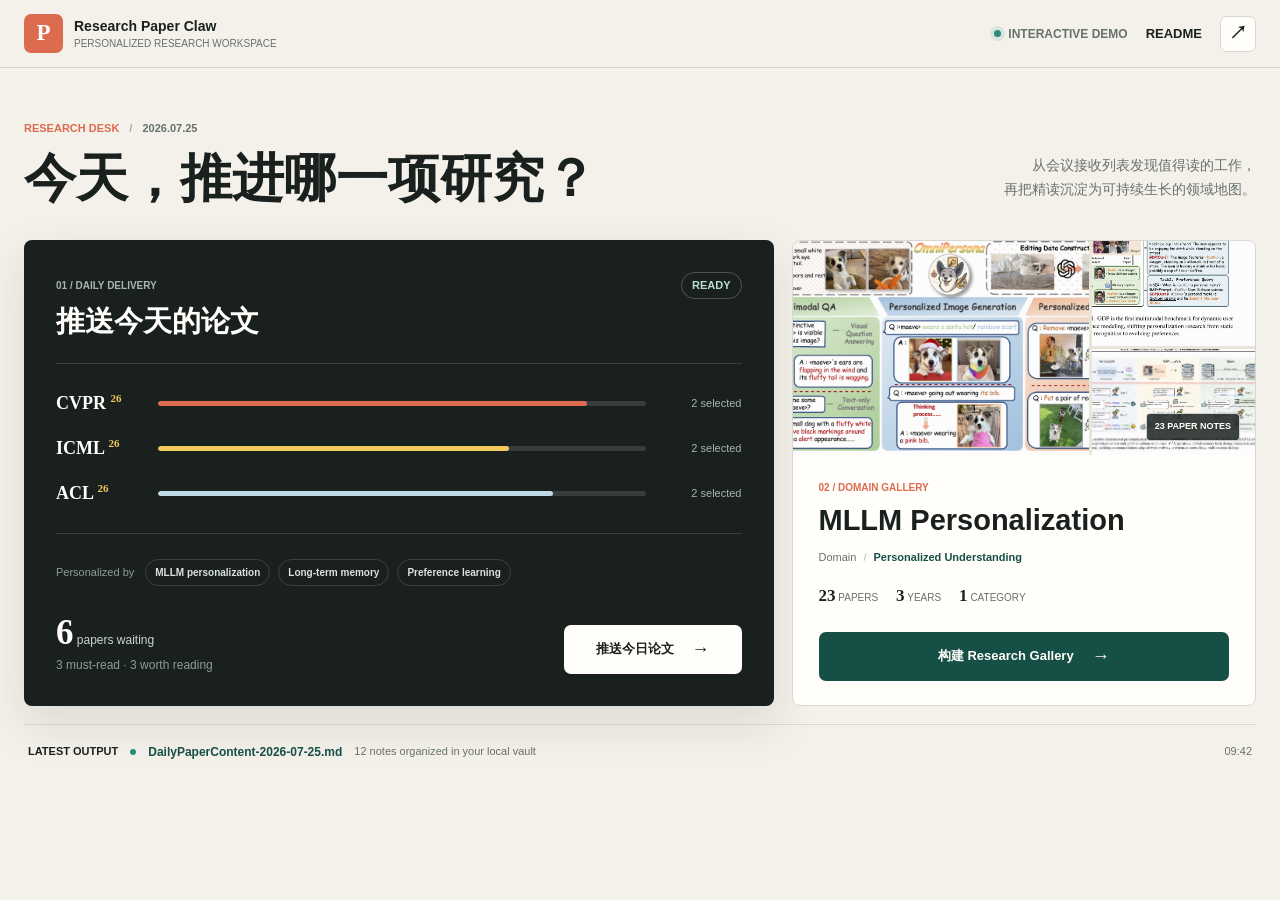
==== index.html @ 0c628194 "update readme" ====
<!doctype html>
<html lang="zh-CN">
<head>
  <meta charset="utf-8">
  <meta name="viewport" content="width=device-width, initial-scale=1">
  <meta name="description" content="Personalized Research Paper Claw interactive research workspace.">
  <title>Personalized Research Paper Claw</title>
  <link rel="stylesheet" href="assets/site/styles.css">
</head>
<body>
  <header class="topbar">
    <a class="brand" href="#home" aria-label="返回研究工作台">
      <span class="brand-mark" aria-hidden="true">P</span>
      <span class="brand-copy">
        <strong>Research Paper Claw</strong>
        <span>Personalized research workspace</span>
      </span>
    </a>
    <div class="topbar-actions">
      <span class="demo-status"><i aria-hidden="true"></i> Interactive demo</span>
      <a class="text-link" href="https://github.com/Jian-Lang/research-paper-claw#readme" target="_blank" rel="noopener">README</a>
      <a class="icon-link" href="https://github.com/Jian-Lang/research-paper-claw" target="_blank" rel="noopener" aria-label="在 GitHub 查看项目" title="GitHub">↗</a>
    </div>
  </header>

  <main>
    <section class="view is-active" id="home-view" data-view="home" aria-labelledby="workspace-title">
      <div class="workspace-heading">
        <div>
          <p class="eyebrow"><span>Research desk</span><time datetime="2026-07-25">2026.07.25</time></p>
          <h1 id="workspace-title">今天，推进哪一项研究？</h1>
        </div>
        <p class="workspace-note">从会议接收列表发现值得读的工作，<br>再把精读沉淀为可持续生长的领域地图。</p>
      </div>

      <div class="task-grid">
        <section class="task-panel daily-task" aria-labelledby="daily-task-title">
          <div class="task-header">
            <div>
              <span class="task-number">01 / DAILY DELIVERY</span>
              <h2 id="daily-task-title">推送今天的论文</h2>
            </div>
            <span class="ready-label">Ready</span>
          </div>

          <div class="conference-scan" aria-label="今日扫描会议">
            <div class="conference-row">
              <span class="conference-name">CVPR <b>26</b></span>
              <span class="scan-track"><i style="--scan: 88%"></i></span>
              <span class="conference-result">2 selected</span>
            </div>
            <div class="conference-row">
              <span class="conference-name">ICML <b>26</b></span>
              <span class="scan-track"><i style="--scan: 72%"></i></span>
              <span class="conference-result">2 selected</span>
            </div>
            <div class="conference-row">
              <span class="conference-name">ACL <b>26</b></span>
              <span class="scan-track"><i style="--scan: 81%"></i></span>
              <span class="conference-result">2 selected</span>
            </div>
          </div>

          <div class="preference-strip">
            <span>Personalized by</span>
            <strong>MLLM personalization</strong>
            <strong>Long-term memory</strong>
            <strong>Preference learning</strong>
          </div>

          <div class="task-action-row">
            <p><strong>6</strong> papers waiting<br><span>3 must-read · 3 worth reading</span></p>
            <button class="primary-action light-action" type="button" data-run="daily">
              推送今日论文 <span aria-hidden="true">→</span>
            </button>
          </div>
        </section>

        <section class="task-panel gallery-task" aria-labelledby="gallery-task-title">
          <div class="gallery-preview" aria-hidden="true">
            <figure class="preview-large">
              <img src="assets/site/gallery/mllm-personalization-assets/09-omnipersona-fig1-capability-overview.png" alt="">
            </figure>
            <figure>
              <img src="assets/site/gallery/mllm-personalization-assets/12-gdp-fig1-teaser.png" alt="">
            </figure>
            <figure>
              <img src="assets/site/gallery/mllm-personalization-assets/07-m2a-fig1-teaser.png" alt="">
            </figure>
            <span class="preview-stamp">23 PAPER NOTES</span>
          </div>

          <div class="gallery-task-body">
            <span class="task-number">02 / DOMAIN GALLERY</span>
            <h2 id="gallery-task-title">MLLM Personalization</h2>
            <div class="domain-path" aria-label="领域层级">
              <span>Domain</span><i aria-hidden="true">/</i><strong>Personalized Understanding</strong>
            </div>
            <div class="gallery-meta">
              <span><b>23</b> papers</span>
              <span><b>3</b> years</span>
              <span><b>1</b> category</span>
            </div>
            <button class="primary-action dark-action" type="button" data-run="gallery">
              构建 Research Gallery <span aria-hidden="true">→</span>
            </button>
          </div>
        </section>
      </div>

      <div class="activity-line" aria-label="最近产物">
        <span class="activity-label">Latest output</span>
        <span class="activity-dot" aria-hidden="true"></span>
        <strong>DailyPaperContent-2026-07-25.md</strong>
        <span>12 notes organized in your local vault</span>
        <time datetime="2026-07-25T09:42">09:42</time>
      </div>
    </section>

    <section class="view result-view" id="daily-view" data-view="daily" aria-labelledby="daily-result-title" hidden>
      <div class="result-toolbar">
        <button class="back-button" type="button" data-back aria-label="返回研究工作台" title="返回研究工作台">←</button>
        <div>
          <span>DAILY CONF PAPER DELIVERY</span>
          <strong>2026.07.25</strong>
        </div>
        <button class="rerun-button" type="button" data-run="daily"><span aria-hidden="true">↻</span> 重新推送</button>
      </div>

      <div class="daily-result-head">
        <div>
          <p class="eyebrow"><span>Personalized briefing</span><time datetime="2026-07-25">Saturday · Jul 25</time></p>
          <h1 id="daily-result-title">今天有 6 篇，<br>真正贴近你的研究脉络。</h1>
        </div>
        <blockquote>
          个性化正在从静态 user embedding 转向可更新的偏好、长期多模态记忆与跨模态知识维护。今天最值得追的是 <strong>Premier、EgoMemory 与 S2Pref</strong>，三篇刚好构成“生成偏好、个人记忆、情境偏好”的完整切面。
        </blockquote>
      </div>

      <div class="daily-controls" aria-label="按会议筛选">
        <div class="segmented-control" role="group" aria-label="会议">
          <button class="is-selected" type="button" data-conference="all" aria-pressed="true">全部 <span>6</span></button>
          <button type="button" data-conference="CVPR" aria-pressed="false">CVPR <span>2</span></button>
          <button type="button" data-conference="ICML" aria-pressed="false">ICML <span>2</span></button>
          <button type="button" data-conference="ACL" aria-pressed="false">ACL <span>2</span></button>
        </div>
        <span class="filter-summary" id="filter-summary">Showing 6 personalized matches</span>
      </div>

      <div class="paper-feed" id="paper-feed" aria-live="polite"></div>
    </section>

    <section class="view result-view gallery-result-view" id="gallery-view" data-view="gallery" aria-labelledby="gallery-result-title" hidden>
      <div class="result-toolbar gallery-toolbar">
        <button class="back-button" type="button" data-back aria-label="返回研究工作台" title="返回研究工作台">←</button>
        <div>
          <span>DOMAIN RESEARCH GALLERY</span>
          <strong id="gallery-result-title">MLLM Personalization</strong>
        </div>
        <div class="toolbar-group">
          <span class="build-meta">23 papers · 1 category · 2024—2026</span>
          <a class="rerun-button" href="assets/site/gallery/mllm-personalization.html" target="_blank" rel="noopener">打开完整页 <span aria-hidden="true">↗</span></a>
        </div>
      </div>
      <div class="gallery-frame-wrap">
        <iframe src="assets/site/gallery/mllm-personalization.html" title="MLLM Personalization Domain Research Gallery"></iframe>
      </div>
    </section>
  </main>

  <dialog class="run-dialog" id="run-dialog" aria-labelledby="run-title">
    <div class="run-shell">
      <div class="run-topline">
        <span>RESEARCH AGENT</span>
        <span class="run-state"><i aria-hidden="true"></i> RUNNING</span>
      </div>
      <h2 id="run-title">正在准备今日推送</h2>
      <p id="run-command">daily-papers --date 2026-07-25</p>
      <ol class="run-steps" id="run-steps"></ol>
      <div class="run-progress" aria-hidden="true"><i id="run-progress-bar"></i></div>
      <span class="demo-caption">PREBUILT INTERACTIVE DEMO · NO VAULT FILES ARE MODIFIED</span>
    </div>
  </dialog>

  <noscript>此交互式演示需要启用 JavaScript；Gallery HTML 仍可直接打开。</noscript>
  <script src="assets/site/app.js"></script>
</body>
</html>
---- assets/site/styles.css ----
:root {
  --paper: #f4f1ea;
  --paper-deep: #e9e5db;
  --white: #fffefa;
  --ink: #19201e;
  --muted: #68716d;
  --line: #d7d8d1;
  --forest: #164f46;
  --forest-bright: #2d8a78;
  --coral: #dc6b4f;
  --yellow: #f3c85e;
  --sky: #bfd9e5;
  --shadow: 0 18px 48px rgba(21, 30, 27, 0.11);
}

* {
  box-sizing: border-box;
}

html {
  background: var(--paper);
  scroll-behavior: smooth;
}

body {
  min-width: 320px;
  margin: 0;
  overflow-x: hidden;
  background: var(--paper);
  color: var(--ink);
  font-family: Inter, ui-sans-serif, -apple-system, BlinkMacSystemFont, "Segoe UI", "Noto Sans SC", "PingFang SC", sans-serif;
  line-height: 1.5;
  letter-spacing: 0;
}

button,
a {
  -webkit-tap-highlight-color: transparent;
}

button {
  color: inherit;
  font: inherit;
}

a {
  color: inherit;
  text-decoration: none;
}

button:focus-visible,
a:focus-visible {
  outline: 3px solid var(--yellow);
  outline-offset: 3px;
}

.topbar {
  position: sticky;
  z-index: 20;
  top: 0;
  display: flex;
  align-items: center;
  justify-content: space-between;
  min-height: 68px;
  padding: 10px max(24px, calc((100vw - 1360px) / 2));
  border-bottom: 1px solid rgba(25, 32, 30, 0.13);
  background: rgba(244, 241, 234, 0.94);
  backdrop-filter: blur(16px);
}

.brand {
  display: inline-flex;
  align-items: center;
  gap: 11px;
}

.brand-mark {
  display: grid;
  width: 39px;
  height: 39px;
  place-items: center;
  border-radius: 7px;
  background: var(--coral);
  color: var(--white);
  font-family: Georgia, "Times New Roman", serif;
  font-size: 23px;
  font-weight: 700;
}

.brand-copy {
  display: grid;
  line-height: 1.15;
}

.brand-copy strong {
  font-size: 14px;
}

.brand-copy span {
  margin-top: 4px;
  color: var(--muted);
  font-size: 10px;
  text-transform: uppercase;
}

.topbar-actions,
.toolbar-group {
  display: flex;
  align-items: center;
  gap: 18px;
}

.demo-status {
  display: inline-flex;
  align-items: center;
  gap: 7px;
  color: var(--muted);
  font-size: 12px;
  font-weight: 700;
  text-transform: uppercase;
}

.demo-status i,
.run-state i {
  width: 7px;
  height: 7px;
  border-radius: 50%;
  background: var(--forest-bright);
  box-shadow: 0 0 0 4px rgba(45, 138, 120, 0.13);
}

.text-link {
  font-size: 13px;
  font-weight: 700;
}

.text-link:hover {
  color: var(--forest-bright);
}

.icon-link,
.back-button {
  display: inline-grid;
  width: 36px;
  height: 36px;
  place-items: center;
  border: 1px solid var(--line);
  border-radius: 7px;
  background: var(--white);
  font-size: 18px;
  font-weight: 700;
  cursor: pointer;
}

.icon-link:hover,
.back-button:hover {
  border-color: var(--ink);
  transform: translateY(-1px);
}

.view {
  max-width: 1360px;
  min-height: calc(100vh - 68px);
  margin: 0 auto;
  padding: 52px 24px 34px;
  animation: view-in 360ms ease both;
}

.view[hidden] {
  display: none;
}

@keyframes view-in {
  from { opacity: 0; transform: translateY(8px); }
  to { opacity: 1; transform: translateY(0); }
}

.workspace-heading {
  display: flex;
  align-items: flex-end;
  justify-content: space-between;
  gap: 32px;
  margin-bottom: 34px;
}

.eyebrow {
  display: flex;
  align-items: center;
  gap: 10px;
  margin: 0 0 14px;
  color: var(--muted);
  font-size: 11px;
  font-weight: 800;
  text-transform: uppercase;
}

.eyebrow span {
  color: var(--coral);
}

.eyebrow time::before {
  margin-right: 10px;
  color: #a6aaa5;
  content: "/";
}

.workspace-heading h1,
.daily-result-head h1 {
  margin: 0;
  font-family: Georgia, "Noto Serif SC", "Songti SC", serif;
  font-size: 52px;
  font-weight: 600;
  line-height: 1.06;
  letter-spacing: 0;
}

.workspace-note {
  margin: 0 0 4px;
  color: var(--muted);
  font-size: 14px;
  line-height: 1.7;
  text-align: right;
}

.task-grid {
  display: grid;
  min-width: 0;
  grid-template-columns: minmax(0, 1.42fr) minmax(360px, 0.88fr);
  gap: 18px;
}

.task-panel {
  min-width: 0;
  min-height: 466px;
  overflow: hidden;
  border-radius: 8px;
}

.daily-task {
  display: flex;
  flex-direction: column;
  justify-content: space-between;
  padding: 32px;
  background: var(--ink);
  color: var(--white);
  box-shadow: var(--shadow);
}

.task-header,
.task-action-row {
  display: flex;
  align-items: flex-start;
  justify-content: space-between;
  gap: 24px;
}

.task-number {
  color: #a8b4b0;
  font-size: 10px;
  font-weight: 800;
  text-transform: uppercase;
}

.task-panel h2 {
  margin: 9px 0 0;
  font-size: 29px;
  line-height: 1.15;
  letter-spacing: 0;
}

.ready-label {
  display: inline-flex;
  align-items: center;
  min-height: 27px;
  border: 1px solid rgba(255, 255, 255, 0.24);
  border-radius: 999px;
  padding: 3px 10px;
  color: #b8ddd3;
  font-size: 11px;
  font-weight: 800;
  text-transform: uppercase;
}

.conference-scan {
  display: grid;
  gap: 18px;
  margin: 24px 0;
  padding: 26px 0;
  border-top: 1px solid rgba(255, 255, 255, 0.14);
  border-bottom: 1px solid rgba(255, 255, 255, 0.14);
}

.conference-row {
  display: grid;
  grid-template-columns: 88px minmax(90px, 1fr) 82px;
  align-items: center;
  gap: 14px;
}

.conference-name {
  font-family: Georgia, "Times New Roman", serif;
  font-size: 18px;
  font-weight: 700;
}

.conference-name b {
  color: var(--yellow);
  font-size: 11px;
  vertical-align: super;
}

.scan-track {
  height: 5px;
  overflow: hidden;
  border-radius: 99px;
  background: rgba(255, 255, 255, 0.13);
}

.scan-track i {
  display: block;
  width: var(--scan);
  height: 100%;
  border-radius: inherit;
  background: var(--coral);
}

.conference-row:nth-child(2) .scan-track i {
  background: var(--yellow);
}

.conference-row:nth-child(3) .scan-track i {
  background: var(--sky);
}

.conference-result {
  color: #a8b4b0;
  font-size: 11px;
  text-align: right;
}

.preference-strip {
  display: flex;
  align-items: center;
  gap: 8px;
  flex-wrap: wrap;
}

.preference-strip span {
  margin-right: 3px;
  color: #8e9c97;
  font-size: 11px;
}

.preference-strip strong {
  border: 1px solid rgba(255, 255, 255, 0.15);
  border-radius: 999px;
  padding: 5px 9px;
  color: #dbe2df;
  font-size: 10px;
  font-weight: 650;
}

.task-action-row {
  align-items: flex-end;
  margin-top: 28px;
}

.task-action-row p {
  margin: 0;
  color: #ccd4d1;
  font-size: 12px;
}

.task-action-row p strong {
  color: var(--white);
  font-family: Georgia, "Times New Roman", serif;
  font-size: 35px;
  line-height: 1;
}

.task-action-row p span {
  display: inline-block;
  margin-top: 6px;
  color: #8e9c97;
}

.primary-action,
.rerun-button {
  display: inline-flex;
  min-height: 46px;
  align-items: center;
  justify-content: center;
  gap: 18px;
  border: 0;
  border-radius: 7px;
  padding: 11px 16px;
  font-size: 13px;
  font-weight: 800;
  cursor: pointer;
  transition: transform 160ms ease, background-color 160ms ease, color 160ms ease;
}

.primary-action span {
  font-size: 18px;
  transition: transform 160ms ease;
}

.primary-action:hover,
.rerun-button:hover {
  transform: translateY(-2px);
}

.primary-action:hover span {
  transform: translateX(3px);
}

.light-action {
  min-width: 178px;
  background: var(--white);
  color: var(--ink);
}

.light-action:hover {
  background: var(--yellow);
}

.gallery-task {
  display: grid;
  grid-template-rows: 214px 1fr;
  border: 1px solid var(--line);
  background: var(--white);
}

.gallery-preview {
  position: relative;
  display: grid;
  grid-template-columns: 1.45fr 0.8fr;
  grid-template-rows: 1fr 1fr;
  gap: 3px;
  overflow: hidden;
  background: var(--paper-deep);
}

.gallery-preview figure {
  min-width: 0;
  min-height: 0;
  margin: 0;
  overflow: hidden;
  background: #e8ece8;
}

.gallery-preview .preview-large {
  grid-row: 1 / 3;
}

.gallery-preview img {
  display: block;
  width: 100%;
  height: 100%;
  object-fit: cover;
  filter: saturate(0.82) contrast(0.98);
  transition: transform 500ms ease, filter 500ms ease;
}

.gallery-task:hover .gallery-preview img {
  filter: saturate(1) contrast(1);
  transform: scale(1.025);
}

.preview-stamp {
  position: absolute;
  right: 15px;
  bottom: 14px;
  border: 1px solid rgba(255, 255, 255, 0.75);
  border-radius: 4px;
  padding: 6px 8px;
  background: rgba(25, 32, 30, 0.84);
  color: var(--white);
  font-size: 9px;
  font-weight: 800;
}

.gallery-task-body {
  display: flex;
  flex-direction: column;
  padding: 25px 26px 24px;
}

.gallery-task-body .task-number {
  color: var(--coral);
}

.domain-path {
  display: flex;
  align-items: center;
  gap: 7px;
  margin-top: 12px;
  color: var(--muted);
  font-size: 11px;
}

.domain-path i {
  color: #b3b6b0;
  font-style: normal;
}

.domain-path strong {
  color: var(--forest);
}

.gallery-meta {
  display: flex;
  gap: 18px;
  margin: 18px 0 20px;
  color: var(--muted);
  font-size: 10px;
  text-transform: uppercase;
}

.gallery-meta b {
  color: var(--ink);
  font-family: Georgia, "Times New Roman", serif;
  font-size: 17px;
}

.dark-action {
  width: 100%;
  margin-top: auto;
  background: var(--forest);
  color: var(--white);
}

.dark-action:hover {
  background: var(--coral);
}

.activity-line {
  display: grid;
  grid-template-columns: auto auto auto 1fr auto;
  align-items: center;
  gap: 12px;
  min-height: 55px;
  margin-top: 18px;
  padding: 0 4px;
  border-top: 1px solid var(--line);
  color: var(--muted);
  font-size: 11px;
}

.activity-label {
  color: var(--ink);
  font-weight: 800;
  text-transform: uppercase;
}

.activity-dot {
  width: 6px;
  height: 6px;
  border-radius: 50%;
  background: var(--forest-bright);
}

.activity-line strong {
  color: var(--forest);
  font-size: 12px;
}

.activity-line time {
  font-variant-numeric: tabular-nums;
}

.result-view {
  padding-top: 26px;
}

.result-toolbar {
  display: grid;
  grid-template-columns: 38px 1fr auto;
  align-items: center;
  gap: 14px;
  padding-bottom: 25px;
  border-bottom: 1px solid var(--line);
}

.result-toolbar > div:nth-child(2) {
  display: grid;
  gap: 2px;
}

.result-toolbar > div:nth-child(2) span {
  color: var(--muted);
  font-size: 9px;
  font-weight: 800;
}

.result-toolbar > div:nth-child(2) strong {
  font-size: 14px;
}

.rerun-button {
  min-height: 38px;
  border: 1px solid var(--line);
  background: var(--white);
  color: var(--ink);
  font-size: 11px;
}

.daily-result-head {
  display: grid;
  grid-template-columns: minmax(0, 1.08fr) minmax(330px, 0.92fr);
  align-items: end;
  gap: 64px;
  padding: 52px 0 44px;
}

.daily-result-head h1 {
  font-size: 45px;
}

.daily-result-head blockquote {
  margin: 0;
  padding: 0 0 4px 22px;
  border-left: 3px solid var(--coral);
  color: #4d5854;
  font-family: Georgia, "Noto Serif SC", "Songti SC", serif;
  font-size: 16px;
  line-height: 1.75;
}

.daily-result-head blockquote strong {
  color: var(--ink);
}

.daily-controls {
  position: sticky;
  z-index: 10;
  top: 68px;
  display: flex;
  align-items: center;
  justify-content: space-between;
  gap: 24px;
  padding: 14px 0;
  border-top: 1px solid var(--line);
  border-bottom: 1px solid var(--line);
  background: rgba(244, 241, 234, 0.96);
  backdrop-filter: blur(12px);
}

.segmented-control {
  display: inline-flex;
  gap: 2px;
  padding: 3px;
  border: 1px solid var(--line);
  border-radius: 7px;
  background: var(--white);
}

.segmented-control button {
  min-height: 33px;
  border: 0;
  border-radius: 5px;
  padding: 5px 11px;
  background: transparent;
  color: var(--muted);
  font-size: 11px;
  font-weight: 750;
  cursor: pointer;
}

.segmented-control button span {
  margin-left: 4px;
  color: #9ca39f;
  font-size: 9px;
}

.segmented-control button.is-selected {
  background: var(--ink);
  color: var(--white);
}

.segmented-control button.is-selected span {
  color: #bec8c4;
}

.filter-summary {
  color: var(--muted);
  font-size: 10px;
  text-transform: uppercase;
}

.paper-feed {
  display: grid;
  gap: 12px;
  padding: 24px 0 58px;
}

.paper-card {
  display: grid;
  grid-template-columns: 128px minmax(0, 1fr) 190px;
  gap: 24px;
  align-items: start;
  border: 1px solid var(--line);
  border-radius: 8px;
  padding: 24px;
  background: var(--white);
  transition: border-color 180ms ease, transform 180ms ease, box-shadow 180ms ease;
}

.paper-card:hover {
  border-color: #a8b4ae;
  box-shadow: 0 12px 34px rgba(21, 30, 27, 0.07);
  transform: translateY(-2px);
}

.paper-index {
  display: grid;
  gap: 12px;
}

.paper-rank {
  color: #b8bbb5;
  font-family: Georgia, "Times New Roman", serif;
  font-size: 30px;
  line-height: 1;
}

.conference-badge,
.priority-badge {
  display: inline-flex;
  width: fit-content;
  min-height: 25px;
  align-items: center;
  border-radius: 999px;
  padding: 3px 9px;
  font-size: 9px;
  font-weight: 850;
  text-transform: uppercase;
}

.conference-badge {
  border: 1px solid var(--line);
  color: var(--forest);
}

.paper-main h2 {
  margin: 0 0 10px;
  font-family: Georgia, "Noto Serif SC", "Songti SC", serif;
  font-size: 21px;
  line-height: 1.28;
  letter-spacing: 0;
}

.paper-main p {
  margin: 0;
  color: #4e5955;
  font-size: 13px;
  line-height: 1.7;
}

.paper-main .authors {
  margin-top: 12px;
  color: #8a918e;
  font-size: 10px;
  line-height: 1.45;
}

.paper-match {
  display: grid;
  gap: 12px;
  padding-left: 18px;
  border-left: 1px solid var(--line);
}

.priority-badge.must {
  background: #fde8df;
  color: #a8432f;
}

.priority-badge.worth {
  background: #e2f0ec;
  color: #176557;
}

.paper-match p {
  margin: 0;
  color: var(--muted);
  font-size: 10px;
  line-height: 1.6;
}

.paper-match p strong {
  display: block;
  margin-bottom: 3px;
  color: var(--ink);
  font-size: 10px;
  text-transform: uppercase;
}

.paper-link {
  display: inline-flex;
  align-items: center;
  gap: 8px;
  color: var(--forest);
  font-size: 11px;
  font-weight: 800;
}

.paper-link:hover {
  color: var(--coral);
}

.gallery-result-view {
  max-width: 1480px;
  padding-left: 16px;
  padding-right: 16px;
}

.gallery-toolbar {
  margin: 0 8px;
}

.build-meta {
  color: var(--muted);
  font-size: 10px;
  text-transform: uppercase;
}

.gallery-frame-wrap {
  height: calc(100vh - 147px);
  min-height: 680px;
  margin-top: 18px;
  overflow: hidden;
  border: 1px solid var(--line);
  border-radius: 8px;
  background: var(--white);
  box-shadow: var(--shadow);
}

.gallery-frame-wrap iframe {
  display: block;
  width: 100%;
  height: 100%;
  border: 0;
  background: var(--white);
}

.run-dialog {
  width: min(560px, calc(100vw - 28px));
  border: 0;
  border-radius: 8px;
  padding: 0;
  background: transparent;
  color: var(--white);
}

.run-dialog::backdrop {
  background: rgba(12, 16, 15, 0.64);
  backdrop-filter: blur(9px);
}

.run-shell {
  border: 1px solid rgba(255, 255, 255, 0.13);
  border-radius: 8px;
  padding: 28px;
  background: var(--ink);
  box-shadow: 0 30px 90px rgba(0, 0, 0, 0.34);
}

.run-topline {
  display: flex;
  align-items: center;
  justify-content: space-between;
  color: #93a09b;
  font-size: 9px;
  font-weight: 800;
}

.run-state {
  display: inline-flex;
  align-items: center;
  gap: 8px;
  color: #b8ddd3;
}

.run-dialog h2 {
  margin: 29px 0 7px;
  font-family: Georgia, "Noto Serif SC", "Songti SC", serif;
  font-size: 28px;
  letter-spacing: 0;
}

.run-dialog > div > p {
  margin: 0;
  color: #8e9c97;
  font-family: "SFMono-Regular", Consolas, monospace;
  font-size: 11px;
}

.run-steps {
  display: grid;
  gap: 13px;
  margin: 27px 0 24px;
  padding: 0;
  list-style: none;
}

.run-steps li {
  display: grid;
  grid-template-columns: 20px 1fr auto;
  align-items: center;
  gap: 10px;
  color: #71807a;
  font-size: 12px;
  transition: color 180ms ease;
}

.run-steps li::before {
  display: grid;
  width: 18px;
  height: 18px;
  place-items: center;
  border: 1px solid #4a5752;
  border-radius: 50%;
  color: transparent;
  content: "✓";
  font-size: 10px;
}

.run-steps li span {
  color: #67736f;
  font-family: "SFMono-Regular", Consolas, monospace;
  font-size: 9px;
}

.run-steps li.is-active {
  color: var(--white);
}

.run-steps li.is-active::before {
  border-color: var(--yellow);
  background: var(--yellow);
  box-shadow: 0 0 0 4px rgba(243, 200, 94, 0.1);
}

.run-steps li.is-done {
  color: #aebbb6;
}

.run-steps li.is-done::before {
  border-color: var(--forest-bright);
  background: var(--forest-bright);
  color: var(--white);
}

.run-progress {
  height: 3px;
  overflow: hidden;
  background: #36413d;
}

.run-progress i {
  display: block;
  width: 0;
  height: 100%;
  background: var(--coral);
  transition: width 420ms ease;
}

.demo-caption {
  display: block;
  margin-top: 15px;
  color: #65716c;
  font-size: 8px;
  font-weight: 750;
  text-align: center;
}

noscript {
  display: block;
  padding: 20px;
  background: #fee9dd;
  color: #7d3525;
  text-align: center;
}

@media (max-width: 980px) {
  .view {
    padding-top: 38px;
  }

  .workspace-heading h1 {
    font-size: 43px;
  }

  .task-grid {
    grid-template-columns: 1fr;
  }

  .task-panel {
    min-height: 420px;
  }

  .gallery-task {
    grid-template-columns: 0.9fr 1.1fr;
    grid-template-rows: 420px;
  }

  .gallery-preview {
    height: 100%;
  }

  .daily-result-head {
    grid-template-columns: 1fr;
    gap: 30px;
  }

  .paper-card {
    grid-template-columns: 95px minmax(0, 1fr);
  }

  .paper-match {
    grid-column: 2;
    grid-template-columns: auto minmax(150px, 1fr) auto;
    align-items: center;
    padding: 12px 0 0;
    border-top: 1px solid var(--line);
    border-left: 0;
  }
}

@media (max-width: 680px) {
  .topbar {
    min-height: 61px;
    padding: 9px 15px;
  }

  .brand-copy span,
  .demo-status,
  .text-link {
    display: none;
  }

  .brand-mark {
    width: 35px;
    height: 35px;
  }

  .view {
    width: 100%;
    max-width: 100%;
    min-height: calc(100vh - 61px);
    padding: 30px 14px 22px;
  }

  .task-grid,
  .task-panel {
    width: 100%;
    max-width: 100%;
  }

  .workspace-heading {
    display: block;
    margin-bottom: 25px;
  }

  .workspace-heading h1,
  .daily-result-head h1 {
    max-width: 100%;
    overflow-wrap: anywhere;
    font-size: 34px;
  }

  .workspace-note {
    margin-top: 17px;
    text-align: left;
  }

  .daily-task {
    width: 100%;
    min-height: 470px;
    padding: 24px 20px;
  }

  .task-header {
    min-width: 0;
  }

  .task-header > div {
    min-width: 0;
  }

  .ready-label {
    flex: 0 0 auto;
  }

  .task-panel h2 {
    font-size: 25px;
  }

  .conference-row {
    grid-template-columns: 65px minmax(0, 1fr);
    gap: 12px;
  }

  .conference-result {
    display: none;
  }

  .task-action-row {
    display: grid;
  }

  .light-action {
    width: 100%;
  }

  .gallery-task {
    grid-template-columns: 1fr;
    grid-template-rows: 200px 1fr;
  }

  .gallery-task-body {
    min-height: 285px;
    padding: 22px 20px;
  }

  .activity-line {
    grid-template-columns: auto auto 1fr;
  }

  .activity-line > span:nth-of-type(3),
  .activity-line time {
    display: none;
  }

  .result-toolbar {
    grid-template-columns: 38px minmax(0, 1fr) auto;
    padding-bottom: 18px;
  }

  .result-toolbar .rerun-button {
    width: 38px;
    min-width: 38px;
    padding: 0;
    overflow: hidden;
    color: transparent;
    white-space: nowrap;
  }

  .result-toolbar .rerun-button span {
    color: var(--ink);
    font-size: 16px;
  }

  .daily-result-head {
    padding: 36px 0 30px;
  }

  .daily-result-head blockquote {
    font-size: 14px;
  }

  .daily-controls {
    top: 61px;
    overflow-x: auto;
  }

  .segmented-control {
    flex: 0 0 auto;
  }

  .filter-summary {
    display: none;
  }

  .paper-card {
    grid-template-columns: 1fr;
    gap: 15px;
    padding: 20px;
  }

  .paper-index {
    display: flex;
    align-items: center;
    justify-content: space-between;
  }

  .paper-rank {
    font-size: 24px;
  }

  .paper-main h2 {
    font-size: 19px;
  }

  .paper-match {
    grid-column: 1;
    grid-template-columns: 1fr;
  }

  .build-meta {
    display: none;
  }

  .gallery-frame-wrap {
    height: calc(100vh - 120px);
    min-height: 620px;
    margin-top: 12px;
  }

  .gallery-result-view {
    padding: 16px 7px 7px;
  }

  .gallery-toolbar {
    margin: 0 7px;
  }

  .run-shell {
    padding: 23px 20px;
  }
}

@media (prefers-reduced-motion: reduce) {
  *,
  *::before,
  *::after {
    scroll-behavior: auto !important;
    transition-duration: 0.01ms !important;
    animation-duration: 0.01ms !important;
    animation-iteration-count: 1 !important;
  }
}
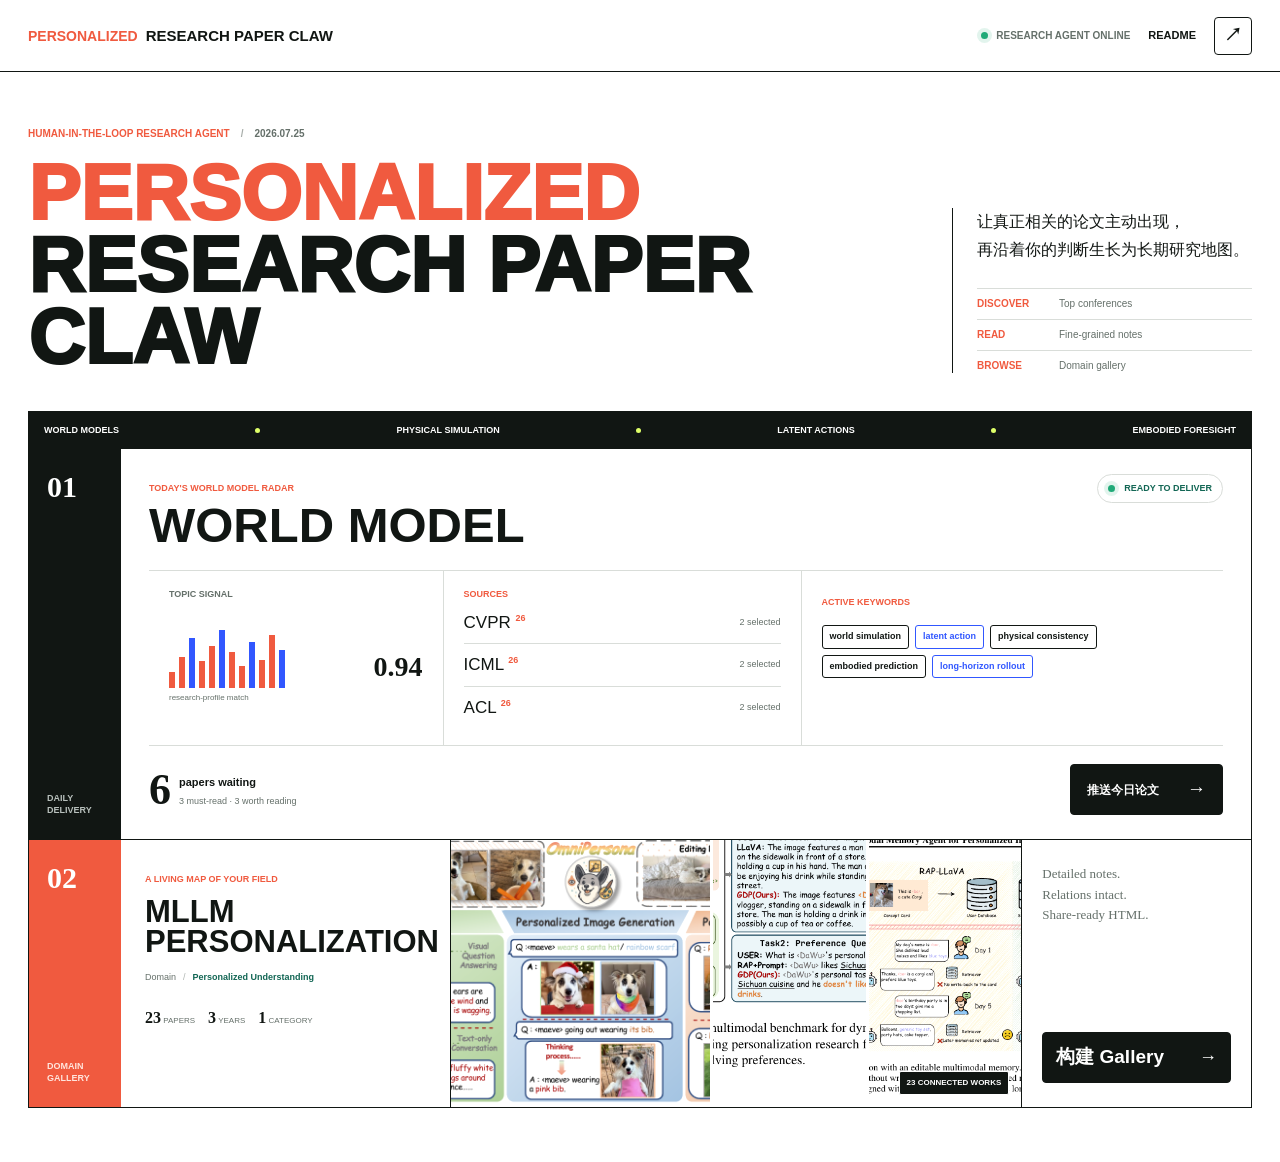
==== commit 9b40dbda: "Move homepage deployment and sharpen interactive demo" ====
--- a/index.html
+++ b/index.html
@@ -10,111 +10,115 @@
 <body>
   <header class="topbar">
     <a class="brand" href="#home" aria-label="返回研究工作台">
-      <span class="brand-mark" aria-hidden="true">P</span>
       <span class="brand-copy">
+        <span>Personalized</span>
         <strong>Research Paper Claw</strong>
-        <span>Personalized research workspace</span>
       </span>
     </a>
     <div class="topbar-actions">
-      <span class="demo-status"><i aria-hidden="true"></i> Interactive demo</span>
-      <a class="text-link" href="https://github.com/Jian-Lang/research-paper-claw#readme" target="_blank" rel="noopener">README</a>
-      <a class="icon-link" href="https://github.com/Jian-Lang/research-paper-claw" target="_blank" rel="noopener" aria-label="在 GitHub 查看项目" title="GitHub">↗</a>
+      <span class="demo-status"><i aria-hidden="true"></i> Research agent online</span>
+      <a class="text-link" href="https://github.com/Jian-Lang/personalized-research-paper-claw#readme" target="_blank" rel="noopener">README</a>
+      <a class="icon-link" href="https://github.com/Jian-Lang/personalized-research-paper-claw" target="_blank" rel="noopener" aria-label="在 GitHub 查看项目" title="GitHub">↗</a>
     </div>
   </header>
 
   <main>
     <section class="view is-active" id="home-view" data-view="home" aria-labelledby="workspace-title">
-      <div class="workspace-heading">
-        <div>
-          <p class="eyebrow"><span>Research desk</span><time datetime="2026-07-25">2026.07.25</time></p>
-          <h1 id="workspace-title">今天，推进哪一项研究？</h1>
+      <header class="project-intro">
+        <div class="intro-main">
+          <p class="eyebrow"><span>Human-in-the-loop research agent</span><time datetime="2026-07-25">2026.07.25</time></p>
+          <h1 id="workspace-title"><span>Personalized</span> Research Paper Claw</h1>
         </div>
-        <p class="workspace-note">从会议接收列表发现值得读的工作，<br>再把精读沉淀为可持续生长的领域地图。</p>
+        <div class="intro-side">
+          <p>让真正相关的论文主动出现，<br>再沿着你的判断生长为长期研究地图。</p>
+          <dl>
+            <div><dt>Discover</dt><dd>Top conferences</dd></div>
+            <div><dt>Read</dt><dd>Fine-grained notes</dd></div>
+            <div><dt>Browse</dt><dd>Domain gallery</dd></div>
+          </dl>
+        </div>
+      </header>
+
+      <div class="signal-strip" aria-hidden="true">
+        <span>WORLD MODELS</span><i></i><span>PHYSICAL SIMULATION</span><i></i><span>LATENT ACTIONS</span><i></i><span>EMBODIED FORESIGHT</span>
       </div>
 
-      <div class="task-grid">
-        <section class="task-panel daily-task" aria-labelledby="daily-task-title">
+      <section class="daily-task" aria-labelledby="daily-task-title">
+        <div class="task-rail">
+          <span class="task-number">01</span>
+          <span>DAILY<br>DELIVERY</span>
+        </div>
+
+        <div class="daily-workbench">
           <div class="task-header">
             <div>
-              <span class="task-number">01 / DAILY DELIVERY</span>
-              <h2 id="daily-task-title">推送今天的论文</h2>
+              <span class="task-kicker">TODAY'S WORLD MODEL RADAR</span>
+              <h2 id="daily-task-title">World Model</h2>
             </div>
-            <span class="ready-label">Ready</span>
+            <span class="ready-label"><i aria-hidden="true"></i> Ready to deliver</span>
           </div>
 
-          <div class="conference-scan" aria-label="今日扫描会议">
-            <div class="conference-row">
-              <span class="conference-name">CVPR <b>26</b></span>
-              <span class="scan-track"><i style="--scan: 88%"></i></span>
-              <span class="conference-result">2 selected</span>
+          <div class="radar-grid">
+            <div class="world-signal">
+              <span>Topic signal</span>
+              <div class="signal-bars" aria-hidden="true">
+                <i style="--h:28%"></i><i style="--h:54%"></i><i style="--h:86%"></i><i style="--h:46%"></i><i style="--h:72%"></i><i style="--h:100%"></i><i style="--h:62%"></i><i style="--h:38%"></i><i style="--h:79%"></i><i style="--h:48%"></i><i style="--h:91%"></i><i style="--h:66%"></i>
+              </div>
+              <strong>0.94</strong>
+              <small>research-profile match</small>
             </div>
-            <div class="conference-row">
-              <span class="conference-name">ICML <b>26</b></span>
-              <span class="scan-track"><i style="--scan: 72%"></i></span>
-              <span class="conference-result">2 selected</span>
+
+            <div class="conference-scan" aria-label="今日扫描会议">
+              <span class="radar-label">Sources</span>
+              <div class="conference-row"><span class="conference-name">CVPR <b>26</b></span><span>2 selected</span></div>
+              <div class="conference-row"><span class="conference-name">ICML <b>26</b></span><span>2 selected</span></div>
+              <div class="conference-row"><span class="conference-name">ACL <b>26</b></span><span>2 selected</span></div>
             </div>
-            <div class="conference-row">
-              <span class="conference-name">ACL <b>26</b></span>
-              <span class="scan-track"><i style="--scan: 81%"></i></span>
-              <span class="conference-result">2 selected</span>
+
+            <div class="keyword-field">
+              <span class="radar-label">Active keywords</span>
+              <div>
+                <strong>world simulation</strong>
+                <strong>latent action</strong>
+                <strong>physical consistency</strong>
+                <strong>embodied prediction</strong>
+                <strong>long-horizon rollout</strong>
+              </div>
             </div>
           </div>
 
-          <div class="preference-strip">
-            <span>Personalized by</span>
-            <strong>MLLM personalization</strong>
-            <strong>Long-term memory</strong>
-            <strong>Preference learning</strong>
+          <div class="task-action-row">
+            <p><strong>6</strong><span>papers waiting</span><small>3 must-read · 3 worth reading</small></p>
+            <button class="primary-action" type="button" data-run="daily">推送今日论文 <span aria-hidden="true">→</span></button>
           </div>
+        </div>
+      </section>
 
-          <div class="task-action-row">
-            <p><strong>6</strong> papers waiting<br><span>3 must-read · 3 worth reading</span></p>
-            <button class="primary-action light-action" type="button" data-run="daily">
-              推送今日论文 <span aria-hidden="true">→</span>
-            </button>
-          </div>
-        </section>
+      <section class="gallery-task" aria-labelledby="gallery-task-title">
+        <div class="task-rail gallery-rail">
+          <span class="task-number">02</span>
+          <span>DOMAIN<br>GALLERY</span>
+        </div>
 
-        <section class="task-panel gallery-task" aria-labelledby="gallery-task-title">
-          <div class="gallery-preview" aria-hidden="true">
-            <figure class="preview-large">
-              <img src="assets/site/gallery/mllm-personalization-assets/09-omnipersona-fig1-capability-overview.png" alt="">
-            </figure>
-            <figure>
-              <img src="assets/site/gallery/mllm-personalization-assets/12-gdp-fig1-teaser.png" alt="">
-            </figure>
-            <figure>
-              <img src="assets/site/gallery/mllm-personalization-assets/07-m2a-fig1-teaser.png" alt="">
-            </figure>
-            <span class="preview-stamp">23 PAPER NOTES</span>
-          </div>
+        <div class="gallery-task-body">
+          <span class="task-kicker">A LIVING MAP OF YOUR FIELD</span>
+          <h2 id="gallery-task-title">MLLM<br>Personalization</h2>
+          <div class="domain-path" aria-label="领域层级"><span>Domain</span><i aria-hidden="true">/</i><strong>Personalized Understanding</strong></div>
+          <div class="gallery-meta"><span><b>23</b> papers</span><span><b>3</b> years</span><span><b>1</b> category</span></div>
+        </div>
 
-          <div class="gallery-task-body">
-            <span class="task-number">02 / DOMAIN GALLERY</span>
-            <h2 id="gallery-task-title">MLLM Personalization</h2>
-            <div class="domain-path" aria-label="领域层级">
-              <span>Domain</span><i aria-hidden="true">/</i><strong>Personalized Understanding</strong>
-            </div>
-            <div class="gallery-meta">
-              <span><b>23</b> papers</span>
-              <span><b>3</b> years</span>
-              <span><b>1</b> category</span>
-            </div>
-            <button class="primary-action dark-action" type="button" data-run="gallery">
-              构建 Research Gallery <span aria-hidden="true">→</span>
-            </button>
-          </div>
-        </section>
-      </div>
+        <div class="gallery-preview" aria-hidden="true">
+          <figure><img src="assets/site/gallery/mllm-personalization-assets/09-omnipersona-fig1-capability-overview.png" alt=""></figure>
+          <figure><img src="assets/site/gallery/mllm-personalization-assets/12-gdp-fig1-teaser.png" alt=""></figure>
+          <figure><img src="assets/site/gallery/mllm-personalization-assets/07-m2a-fig1-teaser.png" alt=""></figure>
+          <span class="preview-stamp">23 CONNECTED WORKS</span>
+        </div>
 
-      <div class="activity-line" aria-label="最近产物">
-        <span class="activity-label">Latest output</span>
-        <span class="activity-dot" aria-hidden="true"></span>
-        <strong>DailyPaperContent-2026-07-25.md</strong>
-        <span>12 notes organized in your local vault</span>
-        <time datetime="2026-07-25T09:42">09:42</time>
-      </div>
+        <div class="gallery-action">
+          <p>Detailed notes.<br>Relations intact.<br>Share-ready HTML.</p>
+          <button class="primary-action gallery-button" type="button" data-run="gallery" aria-label="构建 MLLM Personalization Research Gallery"><span>构建 Gallery</span><b aria-hidden="true">→</b></button>
+        </div>
+      </section>
     </section>
 
     <section class="view result-view" id="daily-view" data-view="daily" aria-labelledby="daily-result-title" hidden>
@@ -133,7 +137,7 @@
           <h1 id="daily-result-title">今天有 6 篇，<br>真正贴近你的研究脉络。</h1>
         </div>
         <blockquote>
-          个性化正在从静态 user embedding 转向可更新的偏好、长期多模态记忆与跨模态知识维护。今天最值得追的是 <strong>Premier、EgoMemory 与 S2Pref</strong>，三篇刚好构成“生成偏好、个人记忆、情境偏好”的完整切面。
+          今天不是又一批“更清晰的视频生成”。真正的分水岭已经变成：状态能否被极致压缩、物理是否可控，以及 agent 是否真的会使用模拟结果。最值得追的是 <strong>DeltaWorld、DreamDojo 与 From Word to World</strong>。
         </blockquote>
       </div>
 
@@ -144,7 +148,7 @@
           <button type="button" data-conference="ICML" aria-pressed="false">ICML <span>2</span></button>
           <button type="button" data-conference="ACL" aria-pressed="false">ACL <span>2</span></button>
         </div>
-        <span class="filter-summary" id="filter-summary">Showing 6 personalized matches</span>
+        <span class="filter-summary" id="filter-summary">Showing 6 World Model matches</span>
       </div>
 
       <div class="paper-feed" id="paper-feed" aria-live="polite"></div>
--- a/assets/site/styles.css
+++ b/assets/site/styles.css
@@ -1,16 +1,16 @@
 :root {
-  --paper: #f4f1ea;
-  --paper-deep: #e9e5db;
-  --white: #fffefa;
-  --ink: #19201e;
-  --muted: #68716d;
-  --line: #d7d8d1;
-  --forest: #164f46;
-  --forest-bright: #2d8a78;
-  --coral: #dc6b4f;
-  --yellow: #f3c85e;
-  --sky: #bfd9e5;
-  --shadow: 0 18px 48px rgba(21, 30, 27, 0.11);
+  --white: #ffffff;
+  --paper: #f6f6f2;
+  --ink: #111613;
+  --muted: #65706a;
+  --line: #d9ddd9;
+  --coral: #f05a3f;
+  --coral-soft: #ffe7df;
+  --green: #126654;
+  --green-soft: #dff3eb;
+  --acid: #dfff69;
+  --blue: #3157ff;
+  --shadow: 0 20px 60px rgba(17, 22, 19, 0.1);
 }
 
 * {
@@ -18,7 +18,7 @@
 }
 
 html {
-  background: var(--paper);
+  background: var(--white);
   scroll-behavior: smooth;
 }
 
@@ -26,7 +26,7 @@
   min-width: 320px;
   margin: 0;
   overflow-x: hidden;
-  background: var(--paper);
+  background: var(--white);
   color: var(--ink);
   font-family: Inter, ui-sans-serif, -apple-system, BlinkMacSystemFont, "Segoe UI", "Noto Sans SC", "PingFang SC", sans-serif;
   line-height: 1.5;
@@ -50,56 +50,46 @@
 
 button:focus-visible,
 a:focus-visible {
-  outline: 3px solid var(--yellow);
+  outline: 3px solid var(--blue);
   outline-offset: 3px;
 }
 
 .topbar {
   position: sticky;
-  z-index: 20;
+  z-index: 30;
   top: 0;
   display: flex;
   align-items: center;
   justify-content: space-between;
-  min-height: 68px;
-  padding: 10px max(24px, calc((100vw - 1360px) / 2));
-  border-bottom: 1px solid rgba(25, 32, 30, 0.13);
-  background: rgba(244, 241, 234, 0.94);
-  backdrop-filter: blur(16px);
+  min-height: 72px;
+  padding: 9px max(28px, calc((100vw - 1440px) / 2));
+  border-bottom: 1px solid var(--ink);
+  background: rgba(255, 255, 255, 0.96);
+  backdrop-filter: blur(14px);
 }
 
 .brand {
   display: inline-flex;
   align-items: center;
-  gap: 11px;
-}
-
-.brand-mark {
-  display: grid;
-  width: 39px;
-  height: 39px;
-  place-items: center;
-  border-radius: 7px;
-  background: var(--coral);
-  color: var(--white);
-  font-family: Georgia, "Times New Roman", serif;
-  font-size: 23px;
-  font-weight: 700;
 }
 
 .brand-copy {
-  display: grid;
-  line-height: 1.15;
+  display: flex;
+  align-items: baseline;
+  gap: 8px;
+  line-height: 1;
+}
+
+.brand-copy span {
+  color: var(--coral);
+  font-size: 14px;
+  font-weight: 900;
+  text-transform: uppercase;
 }
 
 .brand-copy strong {
-  font-size: 14px;
-}
-
-.brand-copy span {
-  margin-top: 4px;
-  color: var(--muted);
-  font-size: 10px;
+  font-size: 15px;
+  font-weight: 900;
   text-transform: uppercase;
 }
 
@@ -113,57 +103,59 @@
 .demo-status {
   display: inline-flex;
   align-items: center;
-  gap: 7px;
+  gap: 8px;
   color: var(--muted);
-  font-size: 12px;
-  font-weight: 700;
+  font-size: 10px;
+  font-weight: 800;
   text-transform: uppercase;
 }
 
 .demo-status i,
-.run-state i {
+.run-state i,
+.ready-label i {
   width: 7px;
   height: 7px;
   border-radius: 50%;
-  background: var(--forest-bright);
-  box-shadow: 0 0 0 4px rgba(45, 138, 120, 0.13);
+  background: #20aa78;
+  box-shadow: 0 0 0 4px rgba(32, 170, 120, 0.13);
 }
 
 .text-link {
-  font-size: 13px;
-  font-weight: 700;
+  font-size: 11px;
+  font-weight: 850;
 }
 
 .text-link:hover {
-  color: var(--forest-bright);
+  color: var(--coral);
 }
 
 .icon-link,
 .back-button {
   display: inline-grid;
-  width: 36px;
-  height: 36px;
+  width: 38px;
+  height: 38px;
   place-items: center;
-  border: 1px solid var(--line);
-  border-radius: 7px;
+  border: 1px solid var(--ink);
+  border-radius: 4px;
   background: var(--white);
   font-size: 18px;
-  font-weight: 700;
+  font-weight: 800;
   cursor: pointer;
 }
 
 .icon-link:hover,
 .back-button:hover {
-  border-color: var(--ink);
-  transform: translateY(-1px);
+  background: var(--ink);
+  color: var(--white);
 }
 
 .view {
-  max-width: 1360px;
-  min-height: calc(100vh - 68px);
+  width: 100%;
+  max-width: 1440px;
+  min-height: calc(100vh - 72px);
   margin: 0 auto;
-  padding: 52px 24px 34px;
-  animation: view-in 360ms ease both;
+  padding: 0 28px 54px;
+  animation: view-in 320ms ease both;
 }
 
 .view[hidden] {
@@ -171,26 +163,26 @@
 }
 
 @keyframes view-in {
-  from { opacity: 0; transform: translateY(8px); }
+  from { opacity: 0; transform: translateY(7px); }
   to { opacity: 1; transform: translateY(0); }
 }
 
-.workspace-heading {
-  display: flex;
-  align-items: flex-end;
-  justify-content: space-between;
-  gap: 32px;
-  margin-bottom: 34px;
+.project-intro {
+  display: grid;
+  grid-template-columns: minmax(0, 1.6fr) minmax(300px, 0.55fr);
+  gap: 54px;
+  align-items: end;
+  padding: 54px 0 38px;
 }
 
 .eyebrow {
   display: flex;
   align-items: center;
-  gap: 10px;
-  margin: 0 0 14px;
+  gap: 11px;
+  margin: 0 0 17px;
   color: var(--muted);
-  font-size: 11px;
-  font-weight: 800;
+  font-size: 10px;
+  font-weight: 850;
   text-transform: uppercase;
 }
 
@@ -199,51 +191,132 @@
 }
 
 .eyebrow time::before {
-  margin-right: 10px;
-  color: #a6aaa5;
+  margin-right: 11px;
+  color: #a7ada9;
   content: "/";
 }
 
-.workspace-heading h1,
-.daily-result-head h1 {
+.project-intro h1 {
+  max-width: 980px;
   margin: 0;
+  font-family: "Arial Black", Inter, ui-sans-serif, sans-serif;
+  font-size: 78px;
+  font-weight: 950;
+  line-height: 0.92;
+  letter-spacing: 0;
+  text-transform: uppercase;
+}
+
+.project-intro h1 span {
+  display: block;
+  color: var(--coral);
+}
+
+.intro-side {
+  padding-left: 24px;
+  border-left: 1px solid var(--ink);
+}
+
+.intro-side > p {
+  margin: 0 0 24px;
   font-family: Georgia, "Noto Serif SC", "Songti SC", serif;
-  font-size: 52px;
-  font-weight: 600;
-  line-height: 1.06;
-  letter-spacing: 0;
-}
-
-.workspace-note {
-  margin: 0 0 4px;
+  font-size: 16px;
+  line-height: 1.75;
+}
+
+.intro-side dl {
+  display: grid;
+  gap: 8px;
+  margin: 0;
+}
+
+.intro-side dl div {
+  display: grid;
+  grid-template-columns: 70px 1fr;
+  gap: 12px;
+  border-top: 1px solid var(--line);
+  padding-top: 7px;
+}
+
+.intro-side dt,
+.intro-side dd {
+  margin: 0;
+  font-size: 10px;
+}
+
+.intro-side dt {
+  color: var(--coral);
+  font-weight: 850;
+  text-transform: uppercase;
+}
+
+.intro-side dd {
   color: var(--muted);
-  font-size: 14px;
-  line-height: 1.7;
-  text-align: right;
-}
-
-.task-grid {
+}
+
+.signal-strip {
+  display: flex;
+  min-height: 38px;
+  align-items: center;
+  justify-content: space-between;
+  gap: 14px;
+  overflow: hidden;
+  padding: 7px 16px;
+  background: var(--ink);
+  color: var(--white);
+  font-size: 9px;
+  font-weight: 850;
+  white-space: nowrap;
+}
+
+.signal-strip i {
+  width: 5px;
+  height: 5px;
+  flex: 0 0 auto;
+  border-radius: 50%;
+  background: var(--acid);
+}
+
+.daily-task,
+.gallery-task {
   display: grid;
   min-width: 0;
-  grid-template-columns: minmax(0, 1.42fr) minmax(360px, 0.88fr);
-  gap: 18px;
-}
-
-.task-panel {
-  min-width: 0;
-  min-height: 466px;
-  overflow: hidden;
-  border-radius: 8px;
+  border: 1px solid var(--ink);
+  border-top: 0;
+  background: var(--white);
 }
 
 .daily-task {
+  grid-template-columns: 92px minmax(0, 1fr);
+}
+
+.task-rail {
   display: flex;
   flex-direction: column;
   justify-content: space-between;
-  padding: 32px;
+  min-width: 0;
+  padding: 23px 18px;
   background: var(--ink);
   color: var(--white);
-  box-shadow: var(--shadow);
+}
+
+.task-rail > span:last-child {
+  color: #b8c0bc;
+  font-size: 9px;
+  font-weight: 850;
+  line-height: 1.25;
+}
+
+.task-number {
+  font-family: Georgia, "Times New Roman", serif;
+  font-size: 30px;
+  font-weight: 700;
+  line-height: 1;
+}
+
+.daily-workbench {
+  min-width: 0;
+  padding: 25px 28px 24px;
 }
 
 .task-header,
@@ -254,134 +327,184 @@
   gap: 24px;
 }
 
-.task-number {
-  color: #a8b4b0;
-  font-size: 10px;
-  font-weight: 800;
-  text-transform: uppercase;
-}
-
-.task-panel h2 {
-  margin: 9px 0 0;
-  font-size: 29px;
-  line-height: 1.15;
+.task-kicker,
+.radar-label {
+  color: var(--coral);
+  font-size: 9px;
+  font-weight: 900;
+  text-transform: uppercase;
+}
+
+.task-header h2 {
+  margin: 3px 0 0;
+  font-family: "Arial Black", Inter, sans-serif;
+  font-size: 49px;
+  line-height: 1;
   letter-spacing: 0;
+  text-transform: uppercase;
 }
 
 .ready-label {
   display: inline-flex;
-  align-items: center;
-  min-height: 27px;
-  border: 1px solid rgba(255, 255, 255, 0.24);
+  min-height: 29px;
+  align-items: center;
+  gap: 9px;
+  border: 1px solid var(--line);
   border-radius: 999px;
-  padding: 3px 10px;
-  color: #b8ddd3;
+  padding: 4px 10px;
+  color: var(--green);
+  font-size: 9px;
+  font-weight: 850;
+  text-transform: uppercase;
+}
+
+.radar-grid {
+  display: grid;
+  grid-template-columns: minmax(180px, 0.82fr) minmax(230px, 1fr) minmax(280px, 1.18fr);
+  min-width: 0;
+  margin: 20px 0 18px;
+  border-top: 1px solid var(--line);
+  border-bottom: 1px solid var(--line);
+}
+
+.radar-grid > div {
+  min-width: 0;
+  min-height: 146px;
+  padding: 17px 20px;
+}
+
+.radar-grid > div + div {
+  border-left: 1px solid var(--line);
+}
+
+.world-signal {
+  display: grid;
+  grid-template-columns: 1fr auto;
+  grid-template-rows: auto 58px auto;
+  gap: 4px 12px;
+}
+
+.world-signal > span {
+  grid-column: 1 / 3;
+  color: var(--muted);
+  font-size: 9px;
+  font-weight: 800;
+  text-transform: uppercase;
+}
+
+.signal-bars {
+  display: flex;
+  height: 58px;
+  align-items: end;
+  gap: 4px;
+}
+
+.signal-bars i {
+  width: 6px;
+  height: var(--h);
+  min-height: 5px;
+  background: var(--coral);
+}
+
+.signal-bars i:nth-child(3n) {
+  background: var(--blue);
+}
+
+.world-signal > strong {
+  align-self: end;
+  font-family: Georgia, "Times New Roman", serif;
+  font-size: 28px;
+}
+
+.world-signal small {
+  grid-column: 1 / 3;
+  color: var(--muted);
+  font-size: 8px;
+}
+
+.conference-scan {
+  display: grid;
+  gap: 0;
+}
+
+.conference-row {
+  display: flex;
+  align-items: center;
+  justify-content: space-between;
+  gap: 16px;
+  border-bottom: 1px solid var(--line);
+  padding: 8px 0;
+}
+
+.conference-row:last-child {
+  border-bottom: 0;
+}
+
+.conference-name {
+  font-family: "Arial Black", Inter, sans-serif;
+  font-size: 17px;
+}
+
+.conference-name b {
+  color: var(--coral);
+  font-size: 9px;
+  vertical-align: super;
+}
+
+.conference-row > span:last-child {
+  color: var(--muted);
+  font-size: 9px;
+}
+
+.keyword-field > div {
+  display: flex;
+  align-content: flex-start;
+  gap: 6px;
+  flex-wrap: wrap;
+  margin-top: 13px;
+}
+
+.keyword-field strong {
+  border: 1px solid var(--ink);
+  border-radius: 3px;
+  padding: 4px 7px;
+  font-size: 9px;
+  font-weight: 750;
+}
+
+.keyword-field strong:nth-child(2),
+.keyword-field strong:nth-child(5) {
+  border-color: var(--blue);
+  color: var(--blue);
+}
+
+.task-action-row {
+  align-items: center;
+}
+
+.task-action-row p {
+  display: grid;
+  grid-template-columns: auto auto;
+  align-items: end;
+  gap: 0 8px;
+  margin: 0;
+}
+
+.task-action-row p strong {
+  grid-row: 1 / 3;
+  font-family: Georgia, "Times New Roman", serif;
+  font-size: 44px;
+  line-height: 0.85;
+}
+
+.task-action-row p span {
   font-size: 11px;
   font-weight: 800;
-  text-transform: uppercase;
-}
-
-.conference-scan {
-  display: grid;
-  gap: 18px;
-  margin: 24px 0;
-  padding: 26px 0;
-  border-top: 1px solid rgba(255, 255, 255, 0.14);
-  border-bottom: 1px solid rgba(255, 255, 255, 0.14);
-}
-
-.conference-row {
-  display: grid;
-  grid-template-columns: 88px minmax(90px, 1fr) 82px;
-  align-items: center;
-  gap: 14px;
-}
-
-.conference-name {
-  font-family: Georgia, "Times New Roman", serif;
-  font-size: 18px;
-  font-weight: 700;
-}
-
-.conference-name b {
-  color: var(--yellow);
-  font-size: 11px;
-  vertical-align: super;
-}
-
-.scan-track {
-  height: 5px;
-  overflow: hidden;
-  border-radius: 99px;
-  background: rgba(255, 255, 255, 0.13);
-}
-
-.scan-track i {
-  display: block;
-  width: var(--scan);
-  height: 100%;
-  border-radius: inherit;
-  background: var(--coral);
-}
-
-.conference-row:nth-child(2) .scan-track i {
-  background: var(--yellow);
-}
-
-.conference-row:nth-child(3) .scan-track i {
-  background: var(--sky);
-}
-
-.conference-result {
-  color: #a8b4b0;
-  font-size: 11px;
-  text-align: right;
-}
-
-.preference-strip {
-  display: flex;
-  align-items: center;
-  gap: 8px;
-  flex-wrap: wrap;
-}
-
-.preference-strip span {
-  margin-right: 3px;
-  color: #8e9c97;
-  font-size: 11px;
-}
-
-.preference-strip strong {
-  border: 1px solid rgba(255, 255, 255, 0.15);
-  border-radius: 999px;
-  padding: 5px 9px;
-  color: #dbe2df;
-  font-size: 10px;
-  font-weight: 650;
-}
-
-.task-action-row {
-  align-items: flex-end;
-  margin-top: 28px;
-}
-
-.task-action-row p {
-  margin: 0;
-  color: #ccd4d1;
-  font-size: 12px;
-}
-
-.task-action-row p strong {
-  color: var(--white);
-  font-family: Georgia, "Times New Roman", serif;
-  font-size: 35px;
-  line-height: 1;
-}
-
-.task-action-row p span {
-  display: inline-block;
-  margin-top: 6px;
-  color: #8e9c97;
+}
+
+.task-action-row p small {
+  color: var(--muted);
+  font-size: 9px;
 }
 
 .primary-action,
@@ -390,18 +513,20 @@
   min-height: 46px;
   align-items: center;
   justify-content: center;
-  gap: 18px;
-  border: 0;
-  border-radius: 7px;
-  padding: 11px 16px;
-  font-size: 13px;
-  font-weight: 800;
+  gap: 28px;
+  border: 1px solid var(--ink);
+  border-radius: 4px;
+  padding: 10px 16px;
+  background: var(--ink);
+  color: var(--white);
+  font-size: 12px;
+  font-weight: 850;
   cursor: pointer;
   transition: transform 160ms ease, background-color 160ms ease, color 160ms ease;
 }
 
 .primary-action span {
-  font-size: 18px;
+  font-size: 19px;
   transition: transform 160ms ease;
 }
 
@@ -410,47 +535,95 @@
   transform: translateY(-2px);
 }
 
+.primary-action:hover {
+  background: var(--coral);
+  border-color: var(--coral);
+}
+
 .primary-action:hover span {
   transform: translateX(3px);
 }
 
-.light-action {
-  min-width: 178px;
-  background: var(--white);
+.gallery-task {
+  grid-template-columns: 92px minmax(270px, 0.72fr) minmax(380px, 1.25fr) minmax(190px, 0.5fr);
+  min-height: 268px;
+  border-top: 0;
+}
+
+.gallery-rail {
+  background: var(--coral);
+}
+
+.gallery-rail > span:last-child {
+  color: #ffe5dd;
+}
+
+.gallery-task-body {
+  min-width: 0;
+  padding: 25px 24px;
+}
+
+.gallery-task-body h2 {
+  margin: 8px 0 13px;
+  font-family: "Arial Black", Inter, sans-serif;
+  font-size: 31px;
+  line-height: 0.98;
+  letter-spacing: 0;
+  text-transform: uppercase;
+}
+
+.domain-path {
+  display: flex;
+  align-items: center;
+  gap: 7px;
+  color: var(--muted);
+  font-size: 9px;
+}
+
+.domain-path i {
+  color: #aeb4b0;
+  font-style: normal;
+}
+
+.domain-path strong {
+  color: var(--green);
+}
+
+.gallery-meta {
+  display: flex;
+  gap: 13px;
+  margin-top: 22px;
+  color: var(--muted);
+  font-size: 8px;
+  text-transform: uppercase;
+}
+
+.gallery-meta b {
   color: var(--ink);
-}
-
-.light-action:hover {
-  background: var(--yellow);
-}
-
-.gallery-task {
-  display: grid;
-  grid-template-rows: 214px 1fr;
-  border: 1px solid var(--line);
-  background: var(--white);
+  font-family: Georgia, "Times New Roman", serif;
+  font-size: 16px;
 }
 
 .gallery-preview {
   position: relative;
   display: grid;
-  grid-template-columns: 1.45fr 0.8fr;
-  grid-template-rows: 1fr 1fr;
-  gap: 3px;
+  grid-template-columns: 1.25fr 0.75fr 0.75fr;
+  min-width: 0;
   overflow: hidden;
-  background: var(--paper-deep);
+  border-left: 1px solid var(--ink);
+  border-right: 1px solid var(--ink);
+  background: var(--paper);
 }
 
 .gallery-preview figure {
   min-width: 0;
-  min-height: 0;
   margin: 0;
   overflow: hidden;
-  background: #e8ece8;
-}
-
-.gallery-preview .preview-large {
-  grid-row: 1 / 3;
+  background: var(--paper);
+}
+
+.gallery-preview figure + figure {
+  border-left: 3px solid var(--white);
 }
 
 .gallery-preview img {
@@ -458,170 +631,118 @@
   width: 100%;
   height: 100%;
   object-fit: cover;
-  filter: saturate(0.82) contrast(0.98);
-  transition: transform 500ms ease, filter 500ms ease;
+  filter: saturate(0.82) contrast(1.03);
+  transition: filter 380ms ease, transform 380ms ease;
 }
 
 .gallery-task:hover .gallery-preview img {
   filter: saturate(1) contrast(1);
-  transform: scale(1.025);
+  transform: scale(1.02);
 }
 
 .preview-stamp {
   position: absolute;
-  right: 15px;
-  bottom: 14px;
-  border: 1px solid rgba(255, 255, 255, 0.75);
-  border-radius: 4px;
-  padding: 6px 8px;
-  background: rgba(25, 32, 30, 0.84);
+  right: 12px;
+  bottom: 12px;
+  border: 1px solid var(--white);
+  border-radius: 2px;
+  padding: 5px 7px;
+  background: var(--ink);
   color: var(--white);
-  font-size: 9px;
-  font-weight: 800;
-}
-
-.gallery-task-body {
+  font-size: 8px;
+  font-weight: 850;
+}
+
+.gallery-action {
   display: flex;
+  min-width: 0;
   flex-direction: column;
-  padding: 25px 26px 24px;
-}
-
-.gallery-task-body .task-number {
+  justify-content: space-between;
+  padding: 24px 20px;
+}
+
+.gallery-action p {
+  margin: 0;
+  color: var(--muted);
+  font-family: Georgia, "Times New Roman", serif;
+  font-size: 13px;
+  line-height: 1.6;
+}
+
+.gallery-button {
+  width: 100%;
+  justify-content: space-between;
+  padding: 10px 13px;
+}
+
+.gallery-button b {
+  font-size: 18px;
+}
+
+.result-view {
+  padding-top: 25px;
+  background: var(--white);
+}
+
+.result-toolbar {
+  display: grid;
+  grid-template-columns: 38px 1fr auto;
+  align-items: center;
+  gap: 14px;
+  padding-bottom: 24px;
+  border-bottom: 1px solid var(--ink);
+}
+
+.result-toolbar > div:nth-child(2) {
+  display: grid;
+  gap: 2px;
+}
+
+.result-toolbar > div:nth-child(2) span {
   color: var(--coral);
-}
-
-.domain-path {
-  display: flex;
-  align-items: center;
-  gap: 7px;
-  margin-top: 12px;
-  color: var(--muted);
-  font-size: 11px;
-}
-
-.domain-path i {
-  color: #b3b6b0;
-  font-style: normal;
-}
-
-.domain-path strong {
-  color: var(--forest);
-}
-
-.gallery-meta {
-  display: flex;
-  gap: 18px;
-  margin: 18px 0 20px;
-  color: var(--muted);
-  font-size: 10px;
-  text-transform: uppercase;
-}
-
-.gallery-meta b {
-  color: var(--ink);
-  font-family: Georgia, "Times New Roman", serif;
-  font-size: 17px;
-}
-
-.dark-action {
-  width: 100%;
-  margin-top: auto;
-  background: var(--forest);
-  color: var(--white);
-}
-
-.dark-action:hover {
-  background: var(--coral);
-}
-
-.activity-line {
-  display: grid;
-  grid-template-columns: auto auto auto 1fr auto;
-  align-items: center;
-  gap: 12px;
-  min-height: 55px;
-  margin-top: 18px;
-  padding: 0 4px;
-  border-top: 1px solid var(--line);
-  color: var(--muted);
-  font-size: 11px;
-}
-
-.activity-label {
-  color: var(--ink);
-  font-weight: 800;
-  text-transform: uppercase;
-}
-
-.activity-dot {
-  width: 6px;
-  height: 6px;
-  border-radius: 50%;
-  background: var(--forest-bright);
-}
-
-.activity-line strong {
-  color: var(--forest);
-  font-size: 12px;
-}
-
-.activity-line time {
-  font-variant-numeric: tabular-nums;
-}
-
-.result-view {
-  padding-top: 26px;
-}
-
-.result-toolbar {
-  display: grid;
-  grid-template-columns: 38px 1fr auto;
-  align-items: center;
-  gap: 14px;
-  padding-bottom: 25px;
-  border-bottom: 1px solid var(--line);
-}
-
-.result-toolbar > div:nth-child(2) {
-  display: grid;
-  gap: 2px;
-}
-
-.result-toolbar > div:nth-child(2) span {
-  color: var(--muted);
-  font-size: 9px;
-  font-weight: 800;
+  font-size: 8px;
+  font-weight: 900;
 }
 
 .result-toolbar > div:nth-child(2) strong {
-  font-size: 14px;
+  font-size: 13px;
 }
 
 .rerun-button {
   min-height: 38px;
-  border: 1px solid var(--line);
+  gap: 10px;
   background: var(--white);
   color: var(--ink);
-  font-size: 11px;
+  font-size: 10px;
+}
+
+.rerun-button:hover {
+  background: var(--ink);
+  color: var(--white);
 }
 
 .daily-result-head {
   display: grid;
-  grid-template-columns: minmax(0, 1.08fr) minmax(330px, 0.92fr);
+  grid-template-columns: minmax(0, 1.05fr) minmax(360px, 0.95fr);
   align-items: end;
   gap: 64px;
-  padding: 52px 0 44px;
+  padding: 52px 0 45px;
 }
 
 .daily-result-head h1 {
-  font-size: 45px;
+  margin: 0;
+  font-family: Georgia, "Noto Serif SC", "Songti SC", serif;
+  font-size: 47px;
+  font-weight: 650;
+  line-height: 1.08;
+  letter-spacing: 0;
 }
 
 .daily-result-head blockquote {
   margin: 0;
-  padding: 0 0 4px 22px;
-  border-left: 3px solid var(--coral);
-  color: #4d5854;
+  padding: 0 0 3px 22px;
+  border-left: 4px solid var(--coral);
+  color: #4d5752;
   font-family: Georgia, "Noto Serif SC", "Songti SC", serif;
   font-size: 16px;
   line-height: 1.75;
@@ -633,16 +754,16 @@
 
 .daily-controls {
   position: sticky;
-  z-index: 10;
-  top: 68px;
+  z-index: 15;
+  top: 72px;
   display: flex;
   align-items: center;
   justify-content: space-between;
-  gap: 24px;
-  padding: 14px 0;
-  border-top: 1px solid var(--line);
-  border-bottom: 1px solid var(--line);
-  background: rgba(244, 241, 234, 0.96);
+  gap: 20px;
+  padding: 13px 0;
+  border-top: 1px solid var(--ink);
+  border-bottom: 1px solid var(--ink);
+  background: rgba(255, 255, 255, 0.96);
   backdrop-filter: blur(12px);
 }
 
@@ -650,27 +771,27 @@
   display: inline-flex;
   gap: 2px;
   padding: 3px;
-  border: 1px solid var(--line);
-  border-radius: 7px;
+  border: 1px solid var(--ink);
+  border-radius: 4px;
   background: var(--white);
 }
 
 .segmented-control button {
-  min-height: 33px;
+  min-height: 32px;
   border: 0;
-  border-radius: 5px;
+  border-radius: 2px;
   padding: 5px 11px;
   background: transparent;
   color: var(--muted);
-  font-size: 11px;
-  font-weight: 750;
+  font-size: 10px;
+  font-weight: 800;
   cursor: pointer;
 }
 
 .segmented-control button span {
   margin-left: 4px;
-  color: #9ca39f;
-  font-size: 9px;
+  color: #9ba29e;
+  font-size: 8px;
 }
 
 .segmented-control button.is-selected {
@@ -679,36 +800,37 @@
 }
 
 .segmented-control button.is-selected span {
-  color: #bec8c4;
+  color: #c4ccc8;
 }
 
 .filter-summary {
   color: var(--muted);
-  font-size: 10px;
+  font-size: 9px;
+  font-weight: 750;
   text-transform: uppercase;
 }
 
 .paper-feed {
   display: grid;
-  gap: 12px;
-  padding: 24px 0 58px;
+  gap: 10px;
+  padding: 22px 0 58px;
 }
 
 .paper-card {
   display: grid;
-  grid-template-columns: 128px minmax(0, 1fr) 190px;
+  grid-template-columns: 130px minmax(0, 1fr) 190px;
   gap: 24px;
   align-items: start;
   border: 1px solid var(--line);
-  border-radius: 8px;
+  border-radius: 4px;
   padding: 24px;
   background: var(--white);
   transition: border-color 180ms ease, transform 180ms ease, box-shadow 180ms ease;
 }
 
 .paper-card:hover {
-  border-color: #a8b4ae;
-  box-shadow: 0 12px 34px rgba(21, 30, 27, 0.07);
+  border-color: var(--ink);
+  box-shadow: 0 14px 36px rgba(17, 22, 19, 0.08);
   transform: translateY(-2px);
 }
 
@@ -718,7 +840,7 @@
 }
 
 .paper-rank {
-  color: #b8bbb5;
+  color: #b5bbb7;
   font-family: Georgia, "Times New Roman", serif;
   font-size: 30px;
   line-height: 1;
@@ -728,18 +850,18 @@
 .priority-badge {
   display: inline-flex;
   width: fit-content;
-  min-height: 25px;
+  min-height: 24px;
   align-items: center;
   border-radius: 999px;
-  padding: 3px 9px;
-  font-size: 9px;
-  font-weight: 850;
+  padding: 3px 8px;
+  font-size: 8px;
+  font-weight: 900;
   text-transform: uppercase;
 }
 
 .conference-badge {
   border: 1px solid var(--line);
-  color: var(--forest);
+  color: var(--green);
 }
 
 .paper-main h2 {
@@ -752,15 +874,15 @@
 
 .paper-main p {
   margin: 0;
-  color: #4e5955;
-  font-size: 13px;
-  line-height: 1.7;
+  color: #4d5752;
+  font-size: 12px;
+  line-height: 1.72;
 }
 
 .paper-main .authors {
   margin-top: 12px;
-  color: #8a918e;
-  font-size: 10px;
+  color: #8b938f;
+  font-size: 9px;
   line-height: 1.45;
 }
 
@@ -772,19 +894,19 @@
 }
 
 .priority-badge.must {
-  background: #fde8df;
-  color: #a8432f;
+  background: var(--coral-soft);
+  color: #a6402d;
 }
 
 .priority-badge.worth {
-  background: #e2f0ec;
-  color: #176557;
+  background: var(--green-soft);
+  color: var(--green);
 }
 
 .paper-match p {
   margin: 0;
   color: var(--muted);
-  font-size: 10px;
+  font-size: 9px;
   line-height: 1.6;
 }
 
@@ -792,7 +914,7 @@
   display: block;
   margin-bottom: 3px;
   color: var(--ink);
-  font-size: 10px;
+  font-size: 9px;
   text-transform: uppercase;
 }
 
@@ -800,9 +922,9 @@
   display: inline-flex;
   align-items: center;
   gap: 8px;
-  color: var(--forest);
-  font-size: 11px;
-  font-weight: 800;
+  color: var(--green);
+  font-size: 10px;
+  font-weight: 850;
 }
 
 .paper-link:hover {
@@ -810,9 +932,9 @@
 }
 
 .gallery-result-view {
-  max-width: 1480px;
+  max-width: 1500px;
+  padding-right: 16px;
   padding-left: 16px;
-  padding-right: 16px;
 }
 
 .gallery-toolbar {
@@ -821,17 +943,17 @@
 
 .build-meta {
   color: var(--muted);
-  font-size: 10px;
+  font-size: 9px;
   text-transform: uppercase;
 }
 
 .gallery-frame-wrap {
-  height: calc(100vh - 147px);
+  height: calc(100vh - 151px);
   min-height: 680px;
   margin-top: 18px;
   overflow: hidden;
-  border: 1px solid var(--line);
-  border-radius: 8px;
+  border: 1px solid var(--ink);
+  border-radius: 4px;
   background: var(--white);
   box-shadow: var(--shadow);
 }
@@ -847,39 +969,39 @@
 .run-dialog {
   width: min(560px, calc(100vw - 28px));
   border: 0;
-  border-radius: 8px;
+  border-radius: 4px;
   padding: 0;
   background: transparent;
   color: var(--white);
 }
 
 .run-dialog::backdrop {
-  background: rgba(12, 16, 15, 0.64);
-  backdrop-filter: blur(9px);
+  background: rgba(10, 14, 12, 0.7);
+  backdrop-filter: blur(8px);
 }
 
 .run-shell {
-  border: 1px solid rgba(255, 255, 255, 0.13);
-  border-radius: 8px;
+  border: 1px solid rgba(255, 255, 255, 0.18);
+  border-radius: 4px;
   padding: 28px;
   background: var(--ink);
-  box-shadow: 0 30px 90px rgba(0, 0, 0, 0.34);
+  box-shadow: 0 30px 90px rgba(0, 0, 0, 0.35);
 }
 
 .run-topline {
   display: flex;
   align-items: center;
   justify-content: space-between;
-  color: #93a09b;
-  font-size: 9px;
-  font-weight: 800;
+  color: #96a19c;
+  font-size: 8px;
+  font-weight: 850;
 }
 
 .run-state {
   display: inline-flex;
   align-items: center;
   gap: 8px;
-  color: #b8ddd3;
+  color: #bce1d7;
 }
 
 .run-dialog h2 {
@@ -891,9 +1013,9 @@
 
 .run-dialog > div > p {
   margin: 0;
-  color: #8e9c97;
+  color: #8e9b95;
   font-family: "SFMono-Regular", Consolas, monospace;
-  font-size: 11px;
+  font-size: 10px;
 }
 
 .run-steps {
@@ -910,7 +1032,7 @@
   align-items: center;
   gap: 10px;
   color: #71807a;
-  font-size: 12px;
+  font-size: 11px;
   transition: color 180ms ease;
 }
 
@@ -923,13 +1045,13 @@
   border-radius: 50%;
   color: transparent;
   content: "✓";
-  font-size: 10px;
+  font-size: 9px;
 }
 
 .run-steps li span {
   color: #67736f;
   font-family: "SFMono-Regular", Consolas, monospace;
-  font-size: 9px;
+  font-size: 8px;
 }
 
 .run-steps li.is-active {
@@ -937,25 +1059,25 @@
 }
 
 .run-steps li.is-active::before {
-  border-color: var(--yellow);
-  background: var(--yellow);
-  box-shadow: 0 0 0 4px rgba(243, 200, 94, 0.1);
+  border-color: var(--acid);
+  background: var(--acid);
+  box-shadow: 0 0 0 4px rgba(223, 255, 105, 0.1);
 }
 
 .run-steps li.is-done {
-  color: #aebbb6;
+  color: #b3beb9;
 }
 
 .run-steps li.is-done::before {
-  border-color: var(--forest-bright);
-  background: var(--forest-bright);
+  border-color: #20aa78;
+  background: #20aa78;
   color: var(--white);
 }
 
 .run-progress {
   height: 3px;
   overflow: hidden;
-  background: #36413d;
+  background: #37423d;
 }
 
 .run-progress i {
@@ -968,45 +1090,57 @@
 
 .demo-caption {
   display: block;
-  margin-top: 15px;
-  color: #65716c;
-  font-size: 8px;
-  font-weight: 750;
+  margin-top: 14px;
+  color: #67736e;
+  font-size: 7px;
+  font-weight: 800;
   text-align: center;
 }
 
 noscript {
   display: block;
   padding: 20px;
-  background: #fee9dd;
+  background: var(--coral-soft);
   color: #7d3525;
   text-align: center;
 }
 
-@media (max-width: 980px) {
-  .view {
-    padding-top: 38px;
-  }
-
-  .workspace-heading h1 {
-    font-size: 43px;
-  }
-
-  .task-grid {
+@media (max-width: 1080px) {
+  .project-intro {
     grid-template-columns: 1fr;
-  }
-
-  .task-panel {
-    min-height: 420px;
+    gap: 28px;
+  }
+
+  .project-intro h1 {
+    font-size: 65px;
+  }
+
+  .intro-side {
+    display: grid;
+    grid-template-columns: 1fr 1fr;
+    gap: 30px;
+  }
+
+  .radar-grid {
+    grid-template-columns: 1fr 1fr;
+  }
+
+  .keyword-field {
+    grid-column: 1 / 3;
+    border-top: 1px solid var(--line);
+    border-left: 0 !important;
   }
 
   .gallery-task {
-    grid-template-columns: 0.9fr 1.1fr;
-    grid-template-rows: 420px;
-  }
-
-  .gallery-preview {
-    height: 100%;
+    grid-template-columns: 82px minmax(240px, 0.8fr) minmax(380px, 1.2fr);
+  }
+
+  .gallery-action {
+    grid-column: 2 / 4;
+    display: grid;
+    grid-template-columns: 1fr 220px;
+    align-items: center;
+    border-top: 1px solid var(--ink);
   }
 
   .daily-result-head {
@@ -1020,7 +1154,7 @@
 
   .paper-match {
     grid-column: 2;
-    grid-template-columns: auto minmax(150px, 1fr) auto;
+    grid-template-columns: auto minmax(160px, 1fr) auto;
     align-items: center;
     padding: 12px 0 0;
     border-top: 1px solid var(--line);
@@ -1028,114 +1162,161 @@
   }
 }
 
-@media (max-width: 680px) {
+@media (max-width: 720px) {
   .topbar {
-    min-height: 61px;
-    padding: 9px 15px;
-  }
-
-  .brand-copy span,
+    min-height: 62px;
+    padding: 9px 14px;
+  }
+
+  .brand-copy {
+    display: grid;
+    gap: 2px;
+  }
+
+  .brand-copy span {
+    font-size: 9px;
+  }
+
+  .brand-copy strong {
+    font-size: 11px;
+  }
+
   .demo-status,
   .text-link {
     display: none;
   }
 
-  .brand-mark {
-    width: 35px;
-    height: 35px;
-  }
-
   .view {
-    width: 100%;
     max-width: 100%;
-    min-height: calc(100vh - 61px);
-    padding: 30px 14px 22px;
-  }
-
-  .task-grid,
-  .task-panel {
-    width: 100%;
-    max-width: 100%;
-  }
-
-  .workspace-heading {
-    display: block;
-    margin-bottom: 25px;
-  }
-
-  .workspace-heading h1,
-  .daily-result-head h1 {
+    min-height: calc(100vh - 62px);
+    padding: 0 14px 34px;
+  }
+
+  .project-intro {
+    padding: 35px 0 28px;
+  }
+
+  .project-intro h1 {
     max-width: 100%;
     overflow-wrap: anywhere;
-    font-size: 34px;
-  }
-
-  .workspace-note {
-    margin-top: 17px;
-    text-align: left;
-  }
-
-  .daily-task {
-    width: 100%;
-    min-height: 470px;
-    padding: 24px 20px;
-  }
-
-  .task-header {
-    min-width: 0;
-  }
-
-  .task-header > div {
-    min-width: 0;
+    font-size: 43px;
+    line-height: 0.94;
+  }
+
+  .intro-side {
+    display: block;
+    padding: 16px 0 0;
+    border-top: 1px solid var(--ink);
+    border-left: 0;
+  }
+
+  .intro-side > p {
+    font-size: 14px;
+  }
+
+  .intro-side dl {
+    display: none;
+  }
+
+  .signal-strip span:nth-of-type(even),
+  .signal-strip i:nth-of-type(even) {
+    display: none;
+  }
+
+  .daily-task,
+  .gallery-task {
+    grid-template-columns: 1fr;
+  }
+
+  .task-rail {
+    flex-direction: row;
+    align-items: center;
+    padding: 11px 15px;
+  }
+
+  .task-rail > span:last-child br {
+    display: none;
+  }
+
+  .task-number {
+    font-size: 21px;
+  }
+
+  .daily-workbench {
+    padding: 22px 18px 20px;
+  }
+
+  .task-header h2 {
+    font-size: 37px;
   }
 
   .ready-label {
+    align-self: flex-start;
+    overflow: hidden;
+    width: 28px;
+    padding: 4px 10px;
+    color: transparent;
+    white-space: nowrap;
+  }
+
+  .ready-label i {
     flex: 0 0 auto;
   }
 
-  .task-panel h2 {
-    font-size: 25px;
-  }
-
-  .conference-row {
-    grid-template-columns: 65px minmax(0, 1fr);
-    gap: 12px;
-  }
-
-  .conference-result {
-    display: none;
+  .radar-grid {
+    grid-template-columns: 1fr;
+  }
+
+  .radar-grid > div {
+    min-height: 130px;
+    padding: 16px 0;
+  }
+
+  .radar-grid > div + div {
+    border-top: 1px solid var(--line);
+    border-left: 0;
+  }
+
+  .keyword-field {
+    grid-column: auto;
   }
 
   .task-action-row {
     display: grid;
-  }
-
-  .light-action {
+    gap: 20px;
+  }
+
+  .primary-action {
     width: 100%;
   }
 
-  .gallery-task {
+  .gallery-task-body {
+    padding: 22px 18px;
+  }
+
+  .gallery-preview {
+    min-height: 210px;
+    border: 0;
+    border-top: 1px solid var(--ink);
+    border-bottom: 1px solid var(--ink);
+  }
+
+  .gallery-action {
+    grid-column: auto;
+    display: grid;
     grid-template-columns: 1fr;
-    grid-template-rows: 200px 1fr;
-  }
-
-  .gallery-task-body {
-    min-height: 285px;
-    padding: 22px 20px;
-  }
-
-  .activity-line {
-    grid-template-columns: auto auto 1fr;
-  }
-
-  .activity-line > span:nth-of-type(3),
-  .activity-line time {
-    display: none;
+    gap: 18px;
+    padding: 20px 18px;
+    border-top: 0;
+  }
+
+  .result-view {
+    padding-top: 16px;
   }
 
   .result-toolbar {
     grid-template-columns: 38px minmax(0, 1fr) auto;
-    padding-bottom: 18px;
+    padding-bottom: 17px;
   }
 
   .result-toolbar .rerun-button {
@@ -1156,12 +1337,16 @@
     padding: 36px 0 30px;
   }
 
+  .daily-result-head h1 {
+    font-size: 35px;
+  }
+
   .daily-result-head blockquote {
     font-size: 14px;
   }
 
   .daily-controls {
-    top: 61px;
+    top: 62px;
     overflow-x: auto;
   }
 
@@ -1203,7 +1388,7 @@
   }
 
   .gallery-frame-wrap {
-    height: calc(100vh - 120px);
+    height: calc(100vh - 119px);
     min-height: 620px;
     margin-top: 12px;
   }
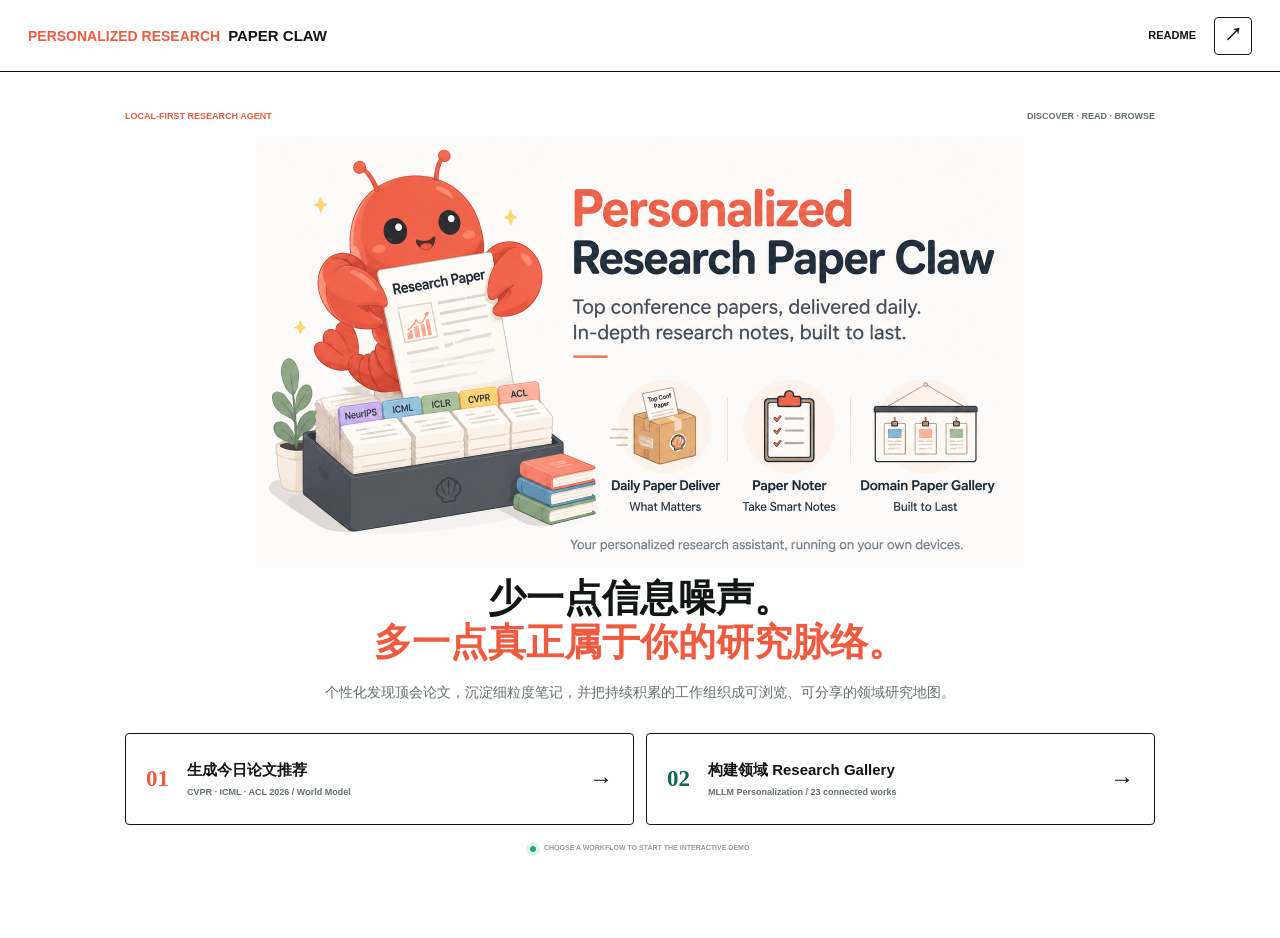
==== commit 64815529: "Refocus interactive homepage around product launch flows" ====
--- a/index.html
+++ b/index.html
@@ -11,114 +11,45 @@
   <header class="topbar">
     <a class="brand" href="#home" aria-label="返回研究工作台">
       <span class="brand-copy">
-        <span>Personalized</span>
-        <strong>Research Paper Claw</strong>
+        <span>Personalized Research</span>
+        <strong>Paper Claw</strong>
       </span>
     </a>
     <div class="topbar-actions">
-      <span class="demo-status"><i aria-hidden="true"></i> Research agent online</span>
       <a class="text-link" href="https://github.com/Jian-Lang/personalized-research-paper-claw#readme" target="_blank" rel="noopener">README</a>
       <a class="icon-link" href="https://github.com/Jian-Lang/personalized-research-paper-claw" target="_blank" rel="noopener" aria-label="在 GitHub 查看项目" title="GitHub">↗</a>
     </div>
   </header>
 
   <main>
-    <section class="view is-active" id="home-view" data-view="home" aria-labelledby="workspace-title">
-      <header class="project-intro">
-        <div class="intro-main">
-          <p class="eyebrow"><span>Human-in-the-loop research agent</span><time datetime="2026-07-25">2026.07.25</time></p>
-          <h1 id="workspace-title"><span>Personalized</span> Research Paper Claw</h1>
-        </div>
-        <div class="intro-side">
-          <p>让真正相关的论文主动出现，<br>再沿着你的判断生长为长期研究地图。</p>
-          <dl>
-            <div><dt>Discover</dt><dd>Top conferences</dd></div>
-            <div><dt>Read</dt><dd>Fine-grained notes</dd></div>
-            <div><dt>Browse</dt><dd>Domain gallery</dd></div>
-          </dl>
-        </div>
-      </header>
+    <section class="view landing-view is-active" id="home-view" data-view="home" aria-labelledby="workspace-title">
+      <div class="hero-stage">
+        <p class="hero-eyebrow"><span>LOCAL-FIRST RESEARCH AGENT</span><span>DISCOVER · READ · BROWSE</span></p>
 
-      <div class="signal-strip" aria-hidden="true">
-        <span>WORLD MODELS</span><i></i><span>PHYSICAL SIMULATION</span><i></i><span>LATENT ACTIONS</span><i></i><span>EMBODIED FORESIGHT</span>
-      </div>
+        <figure class="hero-logo">
+          <img src="assets/site/cover-logo.png" alt="Personalized Research Paper Claw：一只手持研究论文的 Claw，连接每日论文推荐、精读笔记和领域 Gallery。">
+        </figure>
 
-      <section class="daily-task" aria-labelledby="daily-task-title">
-        <div class="task-rail">
-          <span class="task-number">01</span>
-          <span>DAILY<br>DELIVERY</span>
+        <div class="hero-message">
+          <h1 id="workspace-title">少一点信息噪声。<br><span>多一点真正属于你的研究脉络。</span></h1>
+          <p>个性化发现顶会论文，沉淀细粒度笔记，并把持续积累的工作组织成可浏览、可分享的领域研究地图。</p>
         </div>
 
-        <div class="daily-workbench">
-          <div class="task-header">
-            <div>
-              <span class="task-kicker">TODAY'S WORLD MODEL RADAR</span>
-              <h2 id="daily-task-title">World Model</h2>
-            </div>
-            <span class="ready-label"><i aria-hidden="true"></i> Ready to deliver</span>
-          </div>
-
-          <div class="radar-grid">
-            <div class="world-signal">
-              <span>Topic signal</span>
-              <div class="signal-bars" aria-hidden="true">
-                <i style="--h:28%"></i><i style="--h:54%"></i><i style="--h:86%"></i><i style="--h:46%"></i><i style="--h:72%"></i><i style="--h:100%"></i><i style="--h:62%"></i><i style="--h:38%"></i><i style="--h:79%"></i><i style="--h:48%"></i><i style="--h:91%"></i><i style="--h:66%"></i>
-              </div>
-              <strong>0.94</strong>
-              <small>research-profile match</small>
-            </div>
-
-            <div class="conference-scan" aria-label="今日扫描会议">
-              <span class="radar-label">Sources</span>
-              <div class="conference-row"><span class="conference-name">CVPR <b>26</b></span><span>2 selected</span></div>
-              <div class="conference-row"><span class="conference-name">ICML <b>26</b></span><span>2 selected</span></div>
-              <div class="conference-row"><span class="conference-name">ACL <b>26</b></span><span>2 selected</span></div>
-            </div>
-
-            <div class="keyword-field">
-              <span class="radar-label">Active keywords</span>
-              <div>
-                <strong>world simulation</strong>
-                <strong>latent action</strong>
-                <strong>physical consistency</strong>
-                <strong>embodied prediction</strong>
-                <strong>long-horizon rollout</strong>
-              </div>
-            </div>
-          </div>
-
-          <div class="task-action-row">
-            <p><strong>6</strong><span>papers waiting</span><small>3 must-read · 3 worth reading</small></p>
-            <button class="primary-action" type="button" data-run="daily">推送今日论文 <span aria-hidden="true">→</span></button>
-          </div>
-        </div>
-      </section>
-
-      <section class="gallery-task" aria-labelledby="gallery-task-title">
-        <div class="task-rail gallery-rail">
-          <span class="task-number">02</span>
-          <span>DOMAIN<br>GALLERY</span>
+        <div class="launch-grid" aria-label="选择交互演示">
+          <button class="launch-action" type="button" data-run="daily">
+            <span class="launch-index">01</span>
+            <span class="launch-copy"><strong>生成今日论文推荐</strong><small>CVPR · ICML · ACL 2026 / World Model</small></span>
+            <span class="launch-arrow" aria-hidden="true">→</span>
+          </button>
+          <button class="launch-action launch-gallery" type="button" data-run="gallery">
+            <span class="launch-index">02</span>
+            <span class="launch-copy"><strong>构建领域 Research Gallery</strong><small>MLLM Personalization / 23 connected works</small></span>
+            <span class="launch-arrow" aria-hidden="true">→</span>
+          </button>
         </div>
 
-        <div class="gallery-task-body">
-          <span class="task-kicker">A LIVING MAP OF YOUR FIELD</span>
-          <h2 id="gallery-task-title">MLLM<br>Personalization</h2>
-          <div class="domain-path" aria-label="领域层级"><span>Domain</span><i aria-hidden="true">/</i><strong>Personalized Understanding</strong></div>
-          <div class="gallery-meta"><span><b>23</b> papers</span><span><b>3</b> years</span><span><b>1</b> category</span></div>
-        </div>
-
-        <div class="gallery-preview" aria-hidden="true">
-          <figure><img src="assets/site/gallery/mllm-personalization-assets/09-omnipersona-fig1-capability-overview.png" alt=""></figure>
-          <figure><img src="assets/site/gallery/mllm-personalization-assets/12-gdp-fig1-teaser.png" alt=""></figure>
-          <figure><img src="assets/site/gallery/mllm-personalization-assets/07-m2a-fig1-teaser.png" alt=""></figure>
-          <span class="preview-stamp">23 CONNECTED WORKS</span>
-        </div>
-
-        <div class="gallery-action">
-          <p>Detailed notes.<br>Relations intact.<br>Share-ready HTML.</p>
-          <button class="primary-action gallery-button" type="button" data-run="gallery" aria-label="构建 MLLM Personalization Research Gallery"><span>构建 Gallery</span><b aria-hidden="true">→</b></button>
-        </div>
-      </section>
+        <p class="hero-footnote"><span></span> CHOOSE A WORKFLOW TO START THE INTERACTIVE DEMO</p>
+      </div>
     </section>
 
     <section class="view result-view" id="daily-view" data-view="daily" aria-labelledby="daily-result-title" hidden>
@@ -126,14 +57,14 @@
         <button class="back-button" type="button" data-back aria-label="返回研究工作台" title="返回研究工作台">←</button>
         <div>
           <span>DAILY CONF PAPER DELIVERY</span>
-          <strong>2026.07.25</strong>
+          <strong>TODAY · WORLD MODEL</strong>
         </div>
         <button class="rerun-button" type="button" data-run="daily"><span aria-hidden="true">↻</span> 重新推送</button>
       </div>
 
       <div class="daily-result-head">
         <div>
-          <p class="eyebrow"><span>Personalized briefing</span><time datetime="2026-07-25">Saturday · Jul 25</time></p>
+          <p class="eyebrow"><span>Personalized briefing</span><time>Today's brief</time></p>
           <h1 id="daily-result-title">今天有 6 篇，<br>真正贴近你的研究脉络。</h1>
         </div>
         <blockquote>
@@ -172,17 +103,38 @@
     </section>
   </main>
 
-  <dialog class="run-dialog" id="run-dialog" aria-labelledby="run-title">
-    <div class="run-shell">
-      <div class="run-topline">
-        <span>RESEARCH AGENT</span>
-        <span class="run-state"><i aria-hidden="true"></i> RUNNING</span>
+  <dialog class="command-dialog" id="run-dialog" aria-labelledby="run-title">
+    <div class="command-stage">
+      <div class="command-topbar">
+        <span><b>PERSONALIZED RESEARCH</b> PAPER CLAW</span>
+        <button type="button" data-dialog-close aria-label="关闭命令演示" title="关闭">×</button>
       </div>
-      <h2 id="run-title">正在准备今日推送</h2>
-      <p id="run-command">daily-papers --date 2026-07-25</p>
-      <ol class="run-steps" id="run-steps"></ol>
-      <div class="run-progress" aria-hidden="true"><i id="run-progress-bar"></i></div>
-      <span class="demo-caption">PREBUILT INTERACTIVE DEMO · NO VAULT FILES ARE MODIFIED</span>
+
+      <div class="command-workspace">
+        <div class="command-heading">
+          <span class="command-mode" id="run-mode">DAILY PAPER DELIVERY</span>
+          <h2 id="run-title">告诉 Claw，今天想研究什么。</h2>
+          <p>自然语言就是命令。主题、会议和领域结构，都可以按你的研究习惯表达。</p>
+        </div>
+
+        <div class="prompt-shell">
+          <span class="prompt-mark" aria-hidden="true">›</span>
+          <textarea id="run-command" rows="2" readonly aria-label="正在自动输入的自然语言命令"></textarea>
+          <span class="typing-caret" aria-hidden="true"></span>
+          <span class="command-submit" id="command-submit" aria-hidden="true">↵</span>
+        </div>
+
+        <div class="run-output" id="run-output" aria-live="polite">
+          <div class="run-topline">
+            <span>RESEARCH AGENT</span>
+            <span class="run-state"><i aria-hidden="true"></i> RUNNING</span>
+          </div>
+          <ol class="run-steps" id="run-steps"></ol>
+          <div class="run-progress" aria-hidden="true"><i id="run-progress-bar"></i></div>
+        </div>
+
+        <span class="demo-caption">INTERACTIVE PRODUCT DEMO · NO LOCAL VAULT FILES ARE MODIFIED</span>
+      </div>
     </div>
   </dialog>
 
--- a/assets/site/styles.css
+++ b/assets/site/styles.css
@@ -1416,3 +1416,519 @@
     animation-iteration-count: 1 !important;
   }
 }
+
+/* Landing page: a restrained brand cover with two explicit workflows. */
+.landing-view {
+  max-width: 1240px;
+  padding-bottom: 38px;
+}
+
+.hero-stage {
+  display: flex;
+  min-height: calc(100vh - 72px);
+  flex-direction: column;
+  align-items: center;
+  justify-content: center;
+  padding: 24px 0 32px;
+}
+
+.hero-eyebrow {
+  display: flex;
+  width: min(100%, 1030px);
+  align-items: center;
+  justify-content: space-between;
+  gap: 20px;
+  margin: 0 0 12px;
+  color: var(--muted);
+  font-size: 9px;
+  font-weight: 850;
+  text-transform: uppercase;
+  animation: landing-rise 420ms ease both;
+}
+
+.hero-eyebrow span:first-child {
+  color: var(--coral);
+}
+
+.hero-logo {
+  width: min(100%, 1030px);
+  margin: 0;
+  animation: logo-arrive 720ms cubic-bezier(0.22, 1, 0.36, 1) 80ms both;
+}
+
+.hero-logo img {
+  display: block;
+  width: 100%;
+  max-height: 48vh;
+  object-fit: contain;
+}
+
+.hero-message {
+  width: min(100%, 940px);
+  margin-top: 8px;
+  text-align: center;
+  animation: landing-rise 560ms ease 240ms both;
+}
+
+.hero-message h1 {
+  margin: 0;
+  font-family: Georgia, "Noto Serif SC", "Songti SC", serif;
+  font-size: 38px;
+  font-weight: 650;
+  line-height: 1.18;
+  letter-spacing: 0;
+}
+
+.hero-message h1 span {
+  color: var(--coral);
+}
+
+.hero-message p {
+  max-width: 760px;
+  margin: 15px auto 0;
+  color: var(--muted);
+  font-size: 14px;
+  line-height: 1.8;
+}
+
+.launch-grid {
+  display: grid;
+  width: min(100%, 1030px);
+  grid-template-columns: repeat(2, minmax(0, 1fr));
+  gap: 12px;
+  margin-top: 28px;
+  animation: landing-rise 560ms ease 390ms both;
+}
+
+.launch-action {
+  display: grid;
+  min-width: 0;
+  min-height: 92px;
+  grid-template-columns: auto minmax(0, 1fr) auto;
+  align-items: center;
+  gap: 18px;
+  border: 1px solid var(--ink);
+  border-radius: 4px;
+  padding: 18px 20px;
+  background: var(--white);
+  color: var(--ink);
+  text-align: left;
+  cursor: pointer;
+  transition: background-color 180ms ease, color 180ms ease, transform 180ms ease, box-shadow 180ms ease;
+}
+
+.launch-action:hover {
+  background: var(--ink);
+  color: var(--white);
+  box-shadow: 8px 8px 0 var(--coral);
+  transform: translate(-3px, -3px);
+}
+
+.launch-gallery:hover {
+  box-shadow: 8px 8px 0 var(--green);
+}
+
+.launch-index {
+  color: var(--coral);
+  font-family: Georgia, "Times New Roman", serif;
+  font-size: 23px;
+  font-weight: 700;
+}
+
+.launch-gallery .launch-index {
+  color: var(--green);
+}
+
+.launch-copy {
+  display: grid;
+  min-width: 0;
+  gap: 4px;
+}
+
+.launch-copy strong {
+  font-size: 15px;
+  font-weight: 850;
+}
+
+.launch-copy small {
+  overflow: hidden;
+  color: var(--muted);
+  font-size: 9px;
+  font-weight: 700;
+  text-overflow: ellipsis;
+  white-space: nowrap;
+}
+
+.launch-action:hover .launch-copy small {
+  color: #c6cfca;
+}
+
+.launch-arrow {
+  font-size: 24px;
+  transition: transform 180ms ease;
+}
+
+.launch-action:hover .launch-arrow {
+  transform: translateX(4px);
+}
+
+.hero-footnote {
+  display: flex;
+  align-items: center;
+  gap: 8px;
+  margin: 18px 0 0;
+  color: #969e9a;
+  font-size: 7px;
+  font-weight: 800;
+  animation: landing-rise 500ms ease 470ms both;
+}
+
+.hero-footnote span {
+  width: 6px;
+  height: 6px;
+  border-radius: 50%;
+  background: #20aa78;
+  box-shadow: 0 0 0 4px rgba(32, 170, 120, 0.12);
+}
+
+@keyframes logo-arrive {
+  from { opacity: 0; transform: translateY(12px) scale(0.985); }
+  to { opacity: 1; transform: translateY(0) scale(1); }
+}
+
+@keyframes landing-rise {
+  from { opacity: 0; transform: translateY(10px); }
+  to { opacity: 1; transform: translateY(0); }
+}
+
+/* Full-screen natural-language command sequence. */
+.command-dialog {
+  width: 100vw;
+  max-width: none;
+  height: 100dvh;
+  max-height: none;
+  margin: 0;
+  border: 0;
+  padding: 0;
+  background: var(--white);
+  color: var(--ink);
+}
+
+.command-dialog::backdrop {
+  background: var(--ink);
+}
+
+.command-stage {
+  display: grid;
+  min-height: 100dvh;
+  grid-template-rows: 64px minmax(0, 1fr);
+  overflow-y: auto;
+  background: var(--white);
+}
+
+.command-dialog[open] .command-stage {
+  animation: command-enter 360ms cubic-bezier(0.22, 1, 0.36, 1) both;
+}
+
+@keyframes command-enter {
+  from { opacity: 0; transform: translateY(12px); }
+  to { opacity: 1; transform: translateY(0); }
+}
+
+.command-topbar {
+  display: flex;
+  align-items: center;
+  justify-content: space-between;
+  padding: 0 max(24px, calc((100vw - 1180px) / 2));
+  border-bottom: 1px solid var(--ink);
+  font-size: 10px;
+  font-weight: 850;
+}
+
+.command-topbar b {
+  color: var(--coral);
+}
+
+.command-topbar button {
+  display: grid;
+  width: 38px;
+  height: 38px;
+  place-items: center;
+  border: 1px solid var(--ink);
+  border-radius: 4px;
+  padding: 0;
+  background: var(--white);
+  font-size: 23px;
+  line-height: 1;
+  cursor: pointer;
+}
+
+.command-topbar button:hover {
+  background: var(--ink);
+  color: var(--white);
+}
+
+.command-workspace {
+  width: min(100%, 1040px);
+  margin: auto;
+  padding: 54px 28px 46px;
+}
+
+.command-heading {
+  max-width: 790px;
+}
+
+.command-mode {
+  color: var(--coral);
+  font-size: 9px;
+  font-weight: 900;
+  text-transform: uppercase;
+}
+
+.command-heading h2 {
+  margin: 11px 0 12px;
+  font-family: Georgia, "Noto Serif SC", "Songti SC", serif;
+  font-size: 45px;
+  font-weight: 650;
+  line-height: 1.15;
+  letter-spacing: 0;
+}
+
+.command-heading p {
+  margin: 0;
+  color: var(--muted);
+  font-size: 13px;
+}
+
+.prompt-shell {
+  position: relative;
+  display: grid;
+  min-height: 116px;
+  grid-template-columns: 26px minmax(0, 1fr) 3px 54px;
+  align-items: center;
+  gap: 14px;
+  margin-top: 35px;
+  border: 2px solid var(--ink);
+  border-radius: 4px;
+  padding: 18px;
+  background: var(--white);
+  box-shadow: 12px 12px 0 var(--coral);
+  transition: box-shadow 220ms ease, transform 220ms ease;
+}
+
+.command-dialog[data-phase="processing"] .prompt-shell {
+  box-shadow: 6px 6px 0 var(--green);
+  transform: translate(3px, 3px);
+}
+
+.prompt-mark {
+  align-self: start;
+  color: var(--coral);
+  font-family: Georgia, "Times New Roman", serif;
+  font-size: 35px;
+  font-weight: 700;
+  line-height: 1;
+}
+
+.prompt-shell textarea {
+  width: 100%;
+  height: 70px;
+  border: 0;
+  outline: 0;
+  padding: 3px 0;
+  overflow: hidden;
+  resize: none;
+  background: transparent;
+  color: var(--ink);
+  font-family: Georgia, "Noto Serif SC", "Songti SC", serif;
+  font-size: 22px;
+  font-weight: 600;
+  line-height: 1.55;
+  letter-spacing: 0;
+}
+
+.typing-caret {
+  width: 2px;
+  height: 29px;
+  background: var(--coral);
+  opacity: 0;
+}
+
+.command-dialog[data-phase="typing"] .typing-caret {
+  opacity: 1;
+  animation: caret-blink 700ms steps(1) infinite;
+}
+
+@keyframes caret-blink {
+  0%, 48% { opacity: 1; }
+  49%, 100% { opacity: 0; }
+}
+
+.command-submit {
+  display: grid;
+  width: 54px;
+  height: 54px;
+  place-items: center;
+  border-radius: 4px;
+  background: var(--ink);
+  color: var(--white);
+  font-size: 24px;
+  transition: background-color 180ms ease, transform 180ms ease;
+}
+
+.command-dialog[data-phase="processing"] .command-submit {
+  background: var(--green);
+  transform: scale(0.94);
+}
+
+.run-output {
+  max-height: 0;
+  margin-top: 28px;
+  overflow: hidden;
+  border: 0 solid var(--ink);
+  border-radius: 4px;
+  padding: 0 24px;
+  background: var(--ink);
+  color: var(--white);
+  opacity: 0;
+  transform: translateY(8px);
+  transition: max-height 420ms ease, padding 280ms ease, opacity 220ms ease, transform 280ms ease, border-width 0ms 220ms;
+}
+
+.command-dialog[data-phase="processing"] .run-output {
+  max-height: 310px;
+  border-width: 1px;
+  padding: 22px 24px;
+  opacity: 1;
+  transform: translateY(0);
+}
+
+.command-dialog .run-topline {
+  color: #9ca6a1;
+}
+
+.command-dialog .run-steps {
+  margin: 20px 0;
+}
+
+.command-dialog .run-progress {
+  background: #37423d;
+}
+
+.command-dialog .demo-caption {
+  margin-top: 28px;
+  color: #959d99;
+}
+
+@media (max-width: 720px) {
+  .landing-view {
+    padding-right: 16px;
+    padding-left: 16px;
+  }
+
+  .hero-stage {
+    min-height: calc(100dvh - 62px);
+    justify-content: flex-start;
+    padding-top: 22px;
+  }
+
+  .hero-eyebrow span:last-child {
+    display: none;
+  }
+
+  .hero-logo img {
+    max-height: none;
+  }
+
+  .hero-message {
+    margin-top: 18px;
+    text-align: left;
+  }
+
+  .hero-message h1 {
+    font-size: 31px;
+  }
+
+  .hero-message p {
+    font-size: 13px;
+  }
+
+  .launch-grid {
+    grid-template-columns: 1fr;
+    margin-top: 24px;
+  }
+
+  .launch-action {
+    min-height: 82px;
+    gap: 13px;
+    padding: 15px;
+  }
+
+  .launch-copy strong {
+    font-size: 14px;
+  }
+
+  .hero-footnote {
+    align-self: flex-start;
+    margin-top: 16px;
+  }
+
+  .command-stage {
+    grid-template-rows: 58px minmax(0, 1fr);
+  }
+
+  .command-topbar {
+    padding: 0 14px;
+    font-size: 8px;
+  }
+
+  .command-workspace {
+    padding: 39px 16px 30px;
+  }
+
+  .command-heading h2 {
+    font-size: 32px;
+  }
+
+  .prompt-shell {
+    min-height: 148px;
+    grid-template-columns: 20px minmax(0, 1fr) 3px;
+    grid-template-rows: 1fr auto;
+    gap: 10px;
+    padding: 15px;
+    box-shadow: 7px 7px 0 var(--coral);
+  }
+
+  .prompt-shell textarea {
+    height: 93px;
+    font-size: 18px;
+  }
+
+  .typing-caret {
+    height: 25px;
+  }
+
+  .command-submit {
+    grid-column: 2 / 4;
+    justify-self: end;
+    width: 46px;
+    height: 39px;
+    font-size: 20px;
+  }
+
+  .command-dialog[data-phase="processing"] .run-output {
+    max-height: 360px;
+    padding: 19px 17px;
+  }
+}
+
+@media (prefers-reduced-motion: reduce) {
+  .hero-eyebrow,
+  .hero-logo,
+  .hero-message,
+  .launch-grid,
+  .hero-footnote,
+  .command-dialog[open] .command-stage {
+    animation: none;
+  }
+}
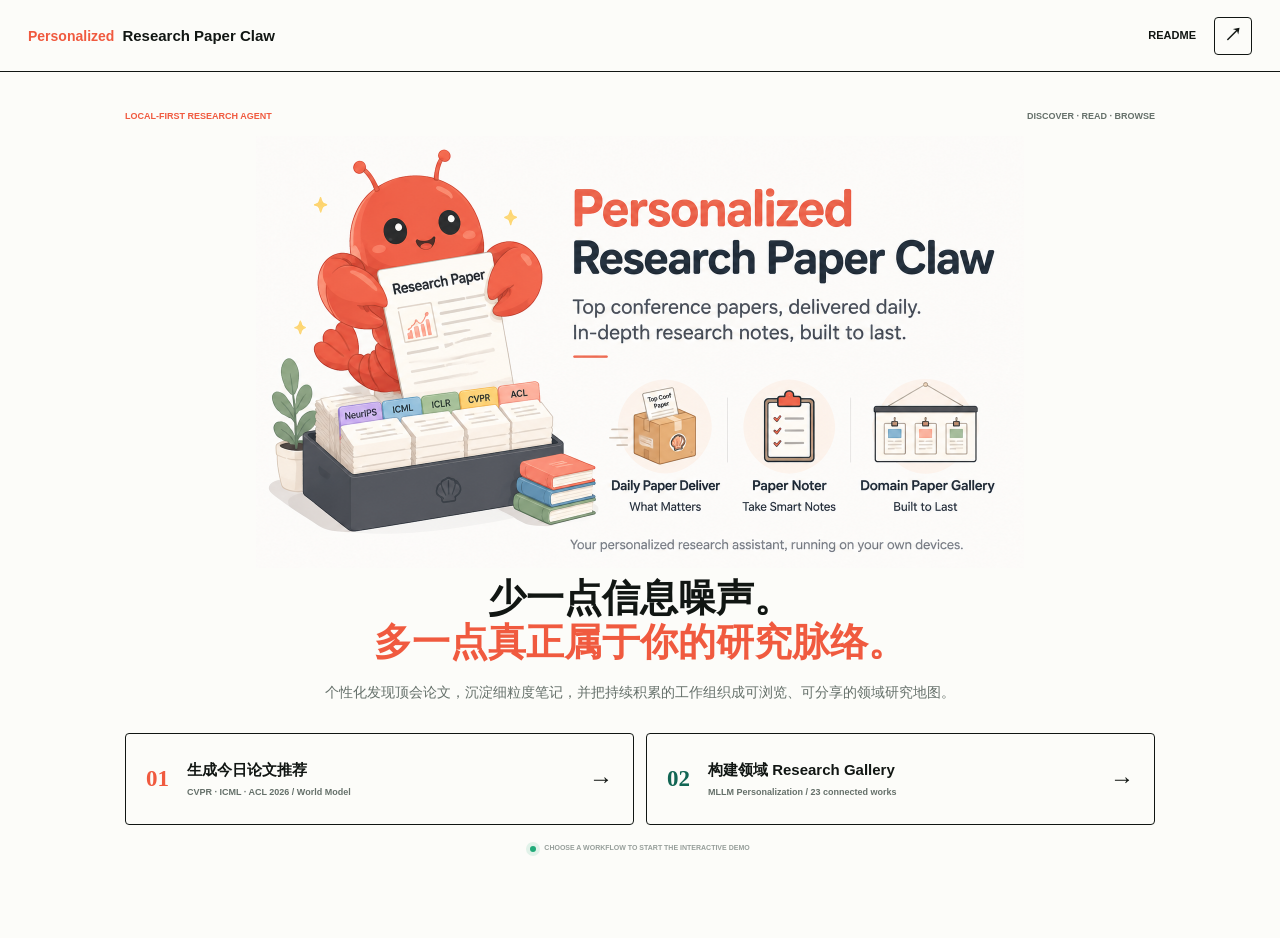
==== commit 786aa9f7: "Match homepage canvas to logo palette" ====
--- a/index.html
+++ b/index.html
@@ -11,8 +11,8 @@
   <header class="topbar">
     <a class="brand" href="#home" aria-label="返回研究工作台">
       <span class="brand-copy">
-        <span>Personalized Research</span>
-        <strong>Paper Claw</strong>
+        <span>Personalized</span>
+        <strong>Research Paper Claw</strong>
       </span>
     </a>
     <div class="topbar-actions">
--- a/assets/site/styles.css
+++ b/assets/site/styles.css
@@ -1,5 +1,5 @@
 :root {
-  --white: #ffffff;
+  --white: #fcfcf9;
   --paper: #f6f6f2;
   --ink: #111613;
   --muted: #65706a;
@@ -64,7 +64,7 @@
   min-height: 72px;
   padding: 9px max(28px, calc((100vw - 1440px) / 2));
   border-bottom: 1px solid var(--ink);
-  background: rgba(255, 255, 255, 0.96);
+  background: rgba(252, 252, 249, 0.96);
   backdrop-filter: blur(14px);
 }
 
@@ -84,13 +84,11 @@
   color: var(--coral);
   font-size: 14px;
   font-weight: 900;
-  text-transform: uppercase;
 }
 
 .brand-copy strong {
   font-size: 15px;
   font-weight: 900;
-  text-transform: uppercase;
 }
 
 .topbar-actions,
@@ -763,7 +761,7 @@
   padding: 13px 0;
   border-top: 1px solid var(--ink);
   border-bottom: 1px solid var(--ink);
-  background: rgba(255, 255, 255, 0.96);
+  background: rgba(252, 252, 249, 0.96);
   backdrop-filter: blur(12px);
 }
 
